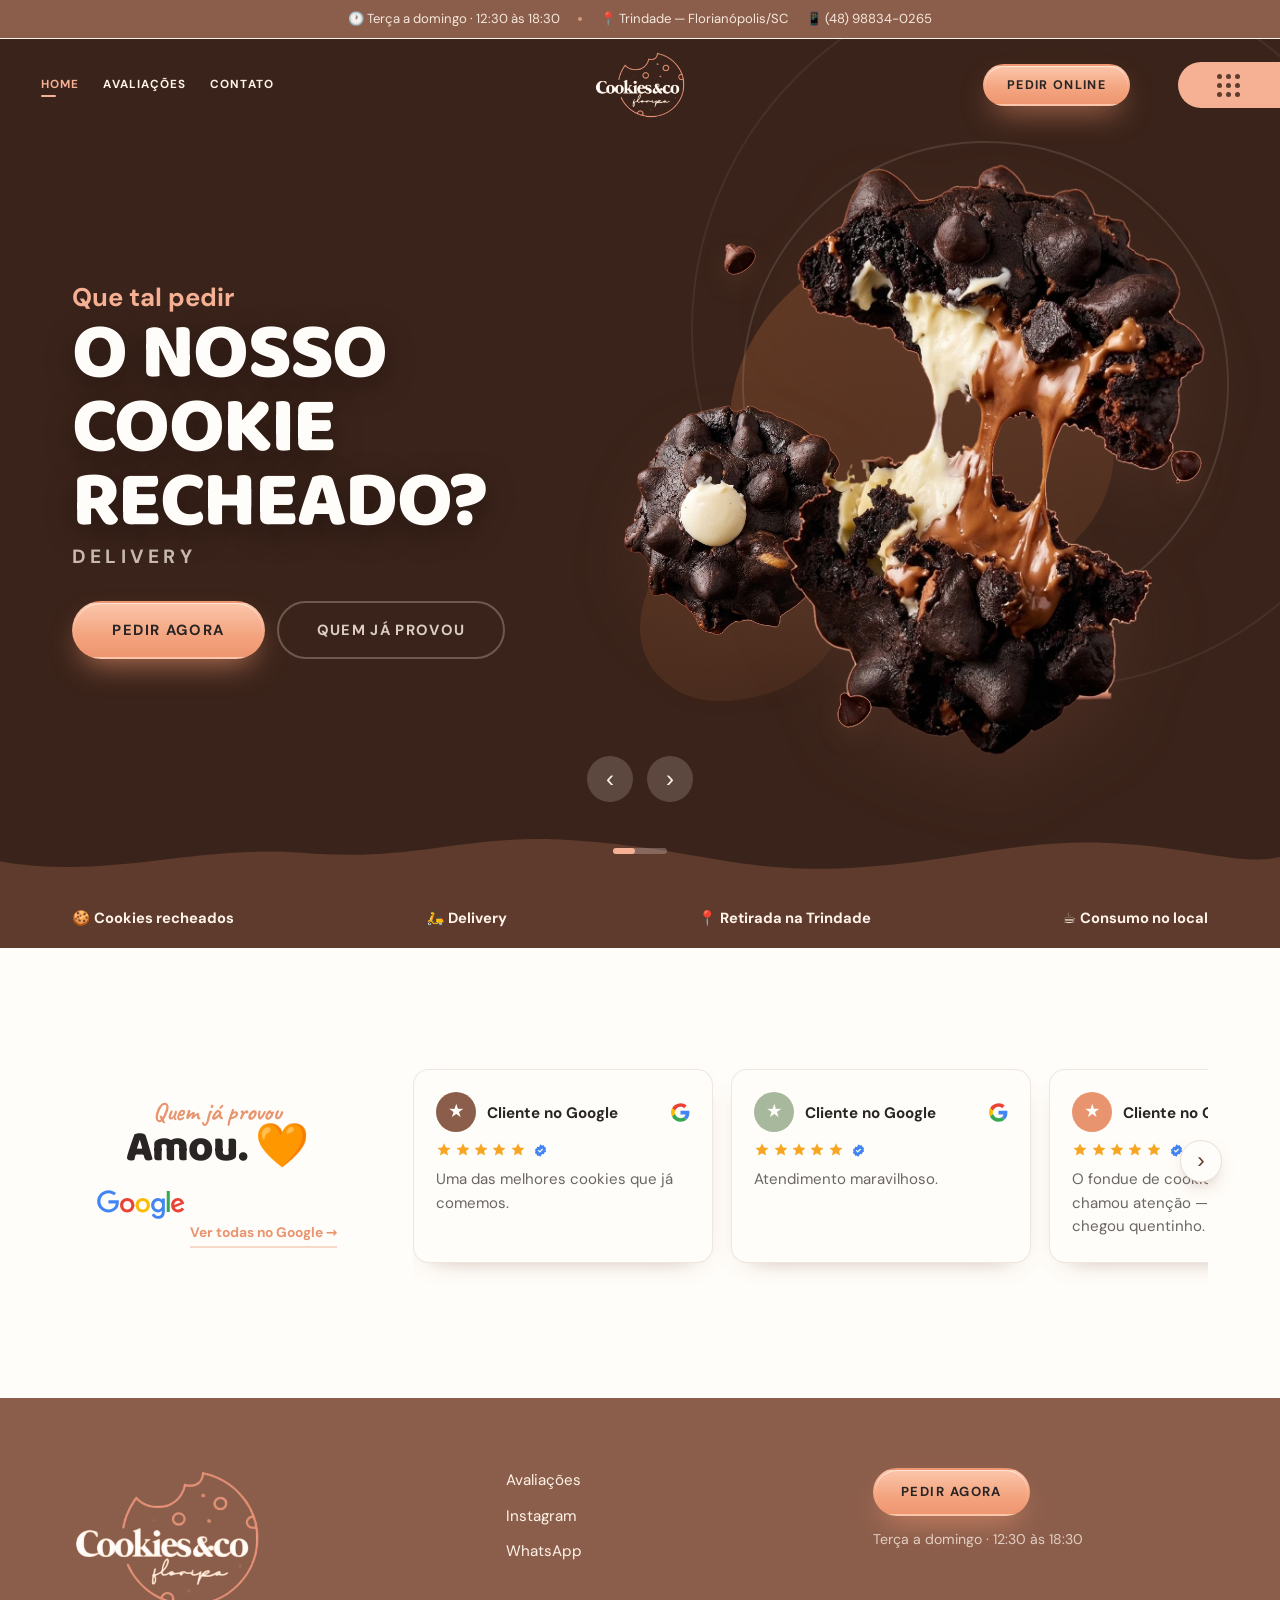
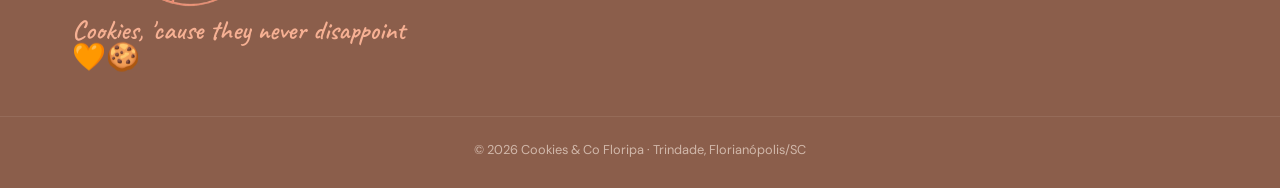
==== site/index.html @ 15909165 "Refaz a seção de avaliações e remove as demais por ora A pedido: a página fica com header, hero e av" ====
<!DOCTYPE html>
<html lang="pt-BR">
<head>
<meta charset="UTF-8">
<meta name="viewport" content="width=device-width, initial-scale=1">
<title>Cookies & Co Floripa — cookies recheados e quentinhos na Trindade</title>
<meta name="description" content="Cookies artesanais grandes, recheados e servidos quentinhos na Trindade, Florianópolis. Fondue de cookie, cookie com sorvete e cafés. Delivery, retirada e consumo no local.">
<link rel="canonical" href="https://cookiescofloripa.com.br/">
<meta property="og:type" content="website">
<meta property="og:locale" content="pt_BR">
<meta property="og:title" content="Cookies & Co Floripa — cookies que nunca decepcionam">
<meta property="og:description" content="Cookies grandes, recheados e quentinhos na Trindade. Delivery, retirada e consumo no local.">
<meta property="og:site_name" content="Cookies & Co Floripa">

<link rel="preload" href="assets/fonts/baloo2-latin-4a324d.woff2" as="font" type="font/woff2" crossorigin>
<link rel="preload" href="assets/fonts/dmsans-latin-40fe3c.woff2" as="font" type="font/woff2" crossorigin>
<link rel="stylesheet" href="assets/fonts/fonts.css?v=3">
<link rel="stylesheet" href="assets/css/styles.css?v=3">
</head>
<body>

<!-- ============ TOPBAR ============ -->
<div class="topbar">
  <div class="wrap topbar__in">
    <span class="topbar__item">🕐 Terça a domingo · 12:30 às 18:30</span>
    <span class="topbar__dot" aria-hidden="true"></span>
    <span class="topbar__item">📍 Trindade — Florianópolis/SC</span>
    <a class="topbar__item topbar__link" href="#" data-link="whatsapp">📱 (48) 98834-0265</a>
  </div>
</div>

<!-- ============================================================
     HEADER — mesma arquitetura da referência: menu em caixa alta à
     esquerda, logo centralizada, CTA em pill à direita e a barra
     colorida sangrando na borda direita.
     ============================================================ -->
<header class="hd" id="hd">
  <div class="wrap hd__in">
    <nav class="hd__nav" aria-label="Navegação principal">
      <a href="#top" class="is-atual">Home</a>
      <a href="#avaliacoes">Avaliações</a>
      <a href="#contato">Contato</a>
    </nav>

    <a class="brand" href="#top" aria-label="Cookies &amp; Co Floripa — início">
      <img class="logo--claro" src="assets/img/logo-claro.webp?v=3" alt="Cookies &amp; Co Floripa" width="324" height="242">
      <img class="logo--marrom" src="assets/img/logo-marrom.webp?v=3" alt="" aria-hidden="true" width="324" height="242">
    </a>

    <div class="hd__acoes">
      <a href="#" class="btn btn--cta btn--sm" data-link="pedido">Pedir online</a>
    </div>

    <button class="hd__burger" aria-label="Abrir menu" aria-expanded="false" aria-controls="menu-mob">
      <span></span><span></span><span></span>
    </button>
  </div>

  <a class="hd__grade" href="https://instagram.com/cookiescofloripa" target="_blank" rel="noopener"
     aria-label="Instagram da Cookies &amp; Co Floripa" title="@cookiescofloripa">
    <span aria-hidden="true"><i></i><i></i><i></i><i></i><i></i><i></i><i></i><i></i><i></i></span>
  </a>

  <div class="menu-mob" id="menu-mob" hidden>
    <a href="#avaliacoes">Avaliações</a>
    <a href="#contato">Contato</a>
    <a href="#" class="btn btn--cta" data-link="pedido">Pedir agora</a>
  </div>
</header>

<main id="top">

<!-- ============================================================
     HERO — espelha o slider da referência (grillburger.com.br):
     fundo chapado full-bleed, blobs orgânicos atrás do produto,
     headline gigante em caixa alta à esquerda, produto explodido
     à direita, setas de navegação e borda recortada embaixo.
     O palco do produto (.stage) é o espaço reservado pro cookie
     interativo — ver site/README.md, seção "O cookie do hero".
     ============================================================ -->
<section class="hero" id="hero" aria-roledescription="carrossel" aria-label="Destaques">
  <div class="hero__bg" aria-hidden="true">
    <span class="hero__blob hero__blob--1"></span>
    <span class="hero__blob hero__blob--2"></span>
    <span class="hero__ring hero__ring--1"></span>
    <span class="hero__ring hero__ring--2"></span>
  </div>

  <div class="wrap hero__in">

    <!-- Cada slide carrega o próprio tema. data-bg pinta o fundo da seção,
         data-blob e data-blob2 as formas orgânicas atrás do produto. A cor sai
         do tom dominante da massa do cookie, escurecida — ver site/README.md. -->

    <!-- ---------- slide 1: chocolate ---------- -->
    <article class="hero__slide is-active" role="group" aria-label="1 de 2"
             data-bg="#3A231A" data-blob="#52301F" data-blob2="#6B3F27">
      <div class="hero__copy">
        <p class="hero__over">Que tal pedir</p>
        <h1>O nosso cookie<br>recheado?</h1>
        <p class="hero__tag">Delivery</p>
        <div class="hero__cta">
          <a href="#" class="btn btn--cta btn--lg btn--pulsa" data-link="pedido">Pedir agora</a>
          <a href="#avaliacoes" class="btn btn--outline-light btn--lg">Quem já provou</a>
        </div>
      </div>

      <!-- Cookie interativo. Cada camada é um recorte com fundo transparente que
           anda em ritmo próprio com o mouse e se abre no hover.
           Posição de cada uma: --l esquerda, --t topo, --w largura (% do palco). -->
      <div class="stage">
        <div class="stage__layer camada--inteiro" style="--l:-4%;--t:38%;--w:40%;--f:.45">
          <img src="assets/img/hero/cookie-inteiro.webp?v=3" alt="Cookie de chocolate recheado inteiro" width="857" height="888">
        </div>
        <div class="stage__layer camada--chip" style="--l:14%;--t:10%;--w:6%;--f:2.6">
          <img src="assets/img/hero/chip-2.webp?v=3" alt="" width="115" height="117">
        </div>
        <div class="stage__layer camada--partido" style="--l:24%;--t:-4%;--w:76%;--f:1.15">
          <img src="assets/img/hero/cookie-partido.webp?v=3" alt="Cookie de chocolate partido ao meio, com creme e doce de leite escorrendo" width="925" height="1290" fetchpriority="high">
        </div>
        <div class="stage__layer camada--chip" style="--l:93%;--t:46%;--w:6%;--f:3.1">
          <img src="assets/img/hero/chip-3.webp?v=3" alt="" width="110" height="116">
        </div>
        <div class="stage__layer camada--chip" style="--l:34%;--t:88%;--w:6.5%;--f:2.2">
          <img src="assets/img/hero/chip-1.webp?v=3" alt="" width="116" height="121">
        </div>
      </div>
    </article>

    <!-- ---------- slide 2: Red Ninho ---------- -->
    <article class="hero__slide" role="group" aria-label="2 de 2" aria-hidden="true"
             data-bg="#4E1217" data-blob="#6D181E" data-blob2="#8C1D25">
      <div class="hero__copy">
        <p class="hero__over">Já provou o</p>
        <h1>Red Ninho<br>recheado?</h1>
        <p class="hero__tag">Delivery</p>
        <div class="hero__cta">
          <a href="#" class="btn btn--cta btn--lg btn--pulsa" data-link="pedido">Pedir agora</a>
          <a href="#avaliacoes" class="btn btn--outline-light btn--lg">Quem já provou</a>
        </div>
      </div>
      <div class="stage">
        <div class="stage__layer camada--inteiro" style="--l:-4%;--t:38%;--w:40%;--f:.45">
          <img src="assets/img/hero/ninho-inteiro.webp?v=3" alt="Cookie Red Ninho inteiro" loading="lazy" width="835" height="853">
        </div>
        <div class="stage__layer camada--chip" style="--l:14%;--t:10%;--w:6%;--f:2.6">
          <img src="assets/img/hero/ninho-chip-3.webp?v=3" alt="" loading="lazy" width="111" height="114">
        </div>
        <div class="stage__layer camada--partido" style="--l:24%;--t:-4%;--w:76%;--f:1.15">
          <img src="assets/img/hero/ninho-partido.webp?v=3" alt="Cookie Red Ninho partido ao meio, com o recheio de creme escorrendo" loading="lazy" width="899" height="1252">
        </div>
        <div class="stage__layer camada--chip" style="--l:93%;--t:46%;--w:6%;--f:3.1">
          <img src="assets/img/hero/ninho-chip-2.webp?v=3" alt="" loading="lazy" width="110" height="117">
        </div>
        <div class="stage__layer camada--chip" style="--l:34%;--t:88%;--w:6.5%;--f:2.2">
          <img src="assets/img/hero/ninho-chip-1.webp?v=3" alt="" loading="lazy" width="114" height="121">
        </div>
      </div>
    </article>

    <!-- Quando chegarem as fotos do fondue e do cookie com sorvete, é só duplicar
         um slide acima trocando texto e imagem — o slider já conta os slides sozinho. -->
  </div>

  <div class="hero__arrows">
    <button class="hero__arrow" data-slide="-1" aria-label="Destaque anterior">‹</button>
    <button class="hero__arrow" data-slide="1" aria-label="Próximo destaque">›</button>
  </div>

  <a class="hero__scroll" href="#avaliacoes" aria-label="Rolar para o conteúdo"><span></span></a>

  <svg class="hero__edge" viewBox="0 0 1440 60" preserveAspectRatio="none" aria-hidden="true">
    <path d="M0,60 L0,34 C120,52 220,18 340,26 C470,35 520,8 640,14 C780,21 830,46 960,40 C1090,34 1150,10 1270,18 C1350,23 1400,38 1440,30 L1440,60 Z"/>
  </svg>
</section>

<!-- ============ BARRA DE INFO ============ -->
<div class="infobar">
  <div class="wrap infobar__in">
    <span>🍪 <b>Cookies recheados</b></span>
    <span>🛵 <b>Delivery</b></span>
    <span>📍 <b>Retirada na Trindade</b></span>
    <span>☕ <b>Consumo no local</b></span>
  </div>
</div>

<!-- ============================================================
     AVALIAÇÕES — resumo à esquerda, carrossel de depoimentos à direita.
     Os dados vivem na lista AVALIACOES em assets/js/main.js.
     ============================================================ -->
<section class="sec avals" id="avaliacoes">
  <div class="wrap avals__in">

    <aside class="avals__resumo">
      <!-- Enquanto a nota do Google não estiver confirmada, o bloco vira título de
           seção. Assim que RESUMO for preenchido em main.js, ele troca sozinho. -->
      <div class="avals__titulo" data-titulo>
        <p class="over">Quem já provou</p>
        <h2>Amou. 🧡</h2>
      </div>
      <div class="avals__placar" data-placar hidden>
        <p class="avals__selo" data-selo>—</p>
        <div class="avals__nota">
          <strong data-nota>—</strong>
          <span class="estrelas estrelas--lg" data-estrelas aria-hidden="true"></span>
        </div>
        <p class="avals__total">Com base em <b data-total>—</b> avaliações</p>
      </div>
      <svg class="avals__google" viewBox="0 0 272 92" role="img" aria-label="Google">
        <path fill="#EA4335" d="M115.75 47.18c0 12.77-9.99 22.18-22.25 22.18s-22.25-9.41-22.25-22.18C71.25 34.32 81.24 25 93.5 25s22.25 9.32 22.25 22.18zm-9.74 0c0-7.98-5.79-13.44-12.51-13.44S80.99 39.2 80.99 47.18c0 7.9 5.79 13.44 12.51 13.44s12.51-5.55 12.51-13.44z"/>
        <path fill="#FBBC05" d="M163.75 47.18c0 12.77-9.99 22.18-22.25 22.18s-22.25-9.41-22.25-22.18c0-12.85 9.99-22.18 22.25-22.18s22.25 9.32 22.25 22.18zm-9.74 0c0-7.98-5.79-13.44-12.51-13.44s-12.51 5.46-12.51 13.44c0 7.9 5.79 13.44 12.51 13.44s12.51-5.55 12.51-13.44z"/>
        <path fill="#4285F4" d="M209.75 26.34v39.82c0 16.38-9.66 23.07-21.08 23.07-10.75 0-17.22-7.19-19.66-13.07l8.48-3.53c1.51 3.61 5.21 7.87 11.17 7.87 7.31 0 11.84-4.51 11.84-13v-3.19h-.34c-2.18 2.69-6.38 5.04-11.68 5.04-11.09 0-21.25-9.66-21.25-22.09 0-12.52 10.16-22.26 21.25-22.26 5.29 0 9.49 2.35 11.68 4.96h.34v-3.61h9.25zm-8.56 20.92c0-7.81-5.21-13.52-11.84-13.52-6.72 0-12.35 5.71-12.35 13.52 0 7.73 5.63 13.36 12.35 13.36 6.63 0 11.84-5.63 11.84-13.36z"/>
        <path fill="#34A853" d="M225 3v65h-9.5V3h9.5z"/>
        <path fill="#EA4335" d="M262.02 54.48l7.56 5.04c-2.44 3.61-8.32 9.83-18.48 9.83-12.6 0-22.01-9.74-22.01-22.18 0-13.19 9.49-22.18 20.92-22.18 11.51 0 17.14 9.16 18.98 14.11l1.01 2.52-29.65 12.28c2.27 4.45 5.8 6.72 10.75 6.72 4.96 0 8.4-2.44 10.92-6.14zm-23.27-7.98l19.82-8.23c-1.09-2.77-4.37-4.7-8.23-4.7-4.95 0-11.84 4.37-11.59 12.93z"/>
        <path fill="#4285F4" d="M35.29 41.41V32H67c.31 1.64.47 3.58.47 5.68 0 7.06-1.93 15.79-8.15 22.01-6.05 6.3-13.78 9.66-24.02 9.66C16.32 69.35.36 53.89.36 34.91.36 15.93 16.32.47 35.3.47c10.5 0 17.98 4.12 23.6 9.49l-6.64 6.64c-4.03-3.78-9.49-6.72-16.97-6.72-13.86 0-24.7 11.17-24.7 25.03 0 13.86 10.84 25.03 24.7 25.03 8.99 0 14.11-3.61 17.39-6.89 2.66-2.66 4.41-6.46 5.1-11.65l-22.49.01z"/>
      </svg>
      <a class="avals__link" href="#" data-link="google" target="_blank" rel="noopener">Ver todas no Google →</a>
    </aside>

    <div class="avals__carrossel">
      <div class="avals__trilho" id="avals-trilho" role="list"></div>
      <button class="avals__seta avals__seta--esq" data-avals="-1" aria-label="Avaliações anteriores">‹</button>
      <button class="avals__seta avals__seta--dir" data-avals="1" aria-label="Próximas avaliações">›</button>
    </div>
  </div>
</section>


</main>

<!-- ============ FOOTER ============ -->
<footer class="ft" id="contato">
  <div class="wrap ft__in">
    <div class="ft__brand">
      <img src="assets/img/logo-claro.webp?v=3" alt="Cookies &amp; Co Floripa" width="324" height="242" loading="lazy">
      <p class="hand">Cookies, 'cause they never disappoint <span class="nowrap">🧡🍪</span></p>
    </div>
    <nav class="ft__nav" aria-label="Rodapé">
      <a href="#avaliacoes">Avaliações</a>
      <a href="https://instagram.com/cookiescofloripa" target="_blank" rel="noopener">Instagram</a>
      <a href="#" data-link="whatsapp">WhatsApp</a>
    </nav>
    <div class="ft__cta">
      <a href="#" class="btn btn--cta" data-link="pedido">Pedir agora</a>
      <p>Terça a domingo · 12:30 às 18:30</p>
    </div>
  </div>
  <p class="ft__copy">© <span id="ano"></span> Cookies &amp; Co Floripa · Trindade, Florianópolis/SC</p>
</footer>

<!-- ============ BOTÃO FIXO MOBILE ============ -->
<a href="#" class="fab" data-link="pedido">Pedir agora</a>

<script src="assets/js/main.js?v=3"></script>
</body>
</html>
---- site/assets/fonts/fonts.css ----
/* Fontes auto-hospedadas (Google Fonts) — sem dependência externa */

@font-face {
  font-family: 'Baloo 2';
  font-style: normal;
  font-weight: 600;
  font-display: swap;
  src: url(./baloo2-latin-ext-0d1ee7.woff2) format('woff2');
  unicode-range: U+0100-02BA, U+02BD-02C5, U+02C7-02CC, U+02CE-02D7, U+02DD-02FF, U+0304, U+0308, U+0329, U+1D00-1DBF, U+1E00-1E9F, U+1EF2-1EFF, U+2020, U+20A0-20AB, U+20AD-20C0, U+2113, U+2C60-2C7F, U+A720-A7FF;
}

@font-face {
  font-family: 'Baloo 2';
  font-style: normal;
  font-weight: 600;
  font-display: swap;
  src: url(./baloo2-latin-4a324d.woff2) format('woff2');
  unicode-range: U+0000-00FF, U+0131, U+0152-0153, U+02BB-02BC, U+02C6, U+02DA, U+02DC, U+0304, U+0308, U+0329, U+2000-206F, U+20AC, U+2122, U+2191, U+2193, U+2212, U+2215, U+FEFF, U+FFFD;
}

@font-face {
  font-family: 'Baloo 2';
  font-style: normal;
  font-weight: 700;
  font-display: swap;
  src: url(./baloo2-latin-ext-0d1ee7.woff2) format('woff2');
  unicode-range: U+0100-02BA, U+02BD-02C5, U+02C7-02CC, U+02CE-02D7, U+02DD-02FF, U+0304, U+0308, U+0329, U+1D00-1DBF, U+1E00-1E9F, U+1EF2-1EFF, U+2020, U+20A0-20AB, U+20AD-20C0, U+2113, U+2C60-2C7F, U+A720-A7FF;
}

@font-face {
  font-family: 'Baloo 2';
  font-style: normal;
  font-weight: 700;
  font-display: swap;
  src: url(./baloo2-latin-4a324d.woff2) format('woff2');
  unicode-range: U+0000-00FF, U+0131, U+0152-0153, U+02BB-02BC, U+02C6, U+02DA, U+02DC, U+0304, U+0308, U+0329, U+2000-206F, U+20AC, U+2122, U+2191, U+2193, U+2212, U+2215, U+FEFF, U+FFFD;
}

@font-face {
  font-family: 'Baloo 2';
  font-style: normal;
  font-weight: 800;
  font-display: swap;
  src: url(./baloo2-latin-ext-0d1ee7.woff2) format('woff2');
  unicode-range: U+0100-02BA, U+02BD-02C5, U+02C7-02CC, U+02CE-02D7, U+02DD-02FF, U+0304, U+0308, U+0329, U+1D00-1DBF, U+1E00-1E9F, U+1EF2-1EFF, U+2020, U+20A0-20AB, U+20AD-20C0, U+2113, U+2C60-2C7F, U+A720-A7FF;
}

@font-face {
  font-family: 'Baloo 2';
  font-style: normal;
  font-weight: 800;
  font-display: swap;
  src: url(./baloo2-latin-4a324d.woff2) format('woff2');
  unicode-range: U+0000-00FF, U+0131, U+0152-0153, U+02BB-02BC, U+02C6, U+02DA, U+02DC, U+0304, U+0308, U+0329, U+2000-206F, U+20AC, U+2122, U+2191, U+2193, U+2212, U+2215, U+FEFF, U+FFFD;
}

@font-face {
  font-family: 'Caveat';
  font-style: normal;
  font-weight: 600;
  font-display: swap;
  src: url(./caveat-latin-ext-60fd7f.woff2) format('woff2');
  unicode-range: U+0100-02BA, U+02BD-02C5, U+02C7-02CC, U+02CE-02D7, U+02DD-02FF, U+0304, U+0308, U+0329, U+1D00-1DBF, U+1E00-1E9F, U+1EF2-1EFF, U+2020, U+20A0-20AB, U+20AD-20C0, U+2113, U+2C60-2C7F, U+A720-A7FF;
}

@font-face {
  font-family: 'Caveat';
  font-style: normal;
  font-weight: 600;
  font-display: swap;
  src: url(./caveat-latin-14ecf1.woff2) format('woff2');
  unicode-range: U+0000-00FF, U+0131, U+0152-0153, U+02BB-02BC, U+02C6, U+02DA, U+02DC, U+0304, U+0308, U+0329, U+2000-206F, U+20AC, U+2122, U+2191, U+2193, U+2212, U+2215, U+FEFF, U+FFFD;
}

@font-face {
  font-family: 'Caveat';
  font-style: normal;
  font-weight: 700;
  font-display: swap;
  src: url(./caveat-latin-ext-60fd7f.woff2) format('woff2');
  unicode-range: U+0100-02BA, U+02BD-02C5, U+02C7-02CC, U+02CE-02D7, U+02DD-02FF, U+0304, U+0308, U+0329, U+1D00-1DBF, U+1E00-1E9F, U+1EF2-1EFF, U+2020, U+20A0-20AB, U+20AD-20C0, U+2113, U+2C60-2C7F, U+A720-A7FF;
}

@font-face {
  font-family: 'Caveat';
  font-style: normal;
  font-weight: 700;
  font-display: swap;
  src: url(./caveat-latin-14ecf1.woff2) format('woff2');
  unicode-range: U+0000-00FF, U+0131, U+0152-0153, U+02BB-02BC, U+02C6, U+02DA, U+02DC, U+0304, U+0308, U+0329, U+2000-206F, U+20AC, U+2122, U+2191, U+2193, U+2212, U+2215, U+FEFF, U+FFFD;
}

@font-face {
  font-family: 'DM Sans';
  font-style: normal;
  font-weight: 400;
  font-display: swap;
  src: url(./dmsans-latin-ext-e5bab1.woff2) format('woff2');
  unicode-range: U+0100-02BA, U+02BD-02C5, U+02C7-02CC, U+02CE-02D7, U+02DD-02FF, U+0304, U+0308, U+0329, U+1D00-1DBF, U+1E00-1E9F, U+1EF2-1EFF, U+2020, U+20A0-20AB, U+20AD-20C0, U+2113, U+2C60-2C7F, U+A720-A7FF;
}

@font-face {
  font-family: 'DM Sans';
  font-style: normal;
  font-weight: 400;
  font-display: swap;
  src: url(./dmsans-latin-40fe3c.woff2) format('woff2');
  unicode-range: U+0000-00FF, U+0131, U+0152-0153, U+02BB-02BC, U+02C6, U+02DA, U+02DC, U+0304, U+0308, U+0329, U+2000-206F, U+20AC, U+2122, U+2191, U+2193, U+2212, U+2215, U+FEFF, U+FFFD;
}

@font-face {
  font-family: 'DM Sans';
  font-style: normal;
  font-weight: 500;
  font-display: swap;
  src: url(./dmsans-latin-ext-e5bab1.woff2) format('woff2');
  unicode-range: U+0100-02BA, U+02BD-02C5, U+02C7-02CC, U+02CE-02D7, U+02DD-02FF, U+0304, U+0308, U+0329, U+1D00-1DBF, U+1E00-1E9F, U+1EF2-1EFF, U+2020, U+20A0-20AB, U+20AD-20C0, U+2113, U+2C60-2C7F, U+A720-A7FF;
}

@font-face {
  font-family: 'DM Sans';
  font-style: normal;
  font-weight: 500;
  font-display: swap;
  src: url(./dmsans-latin-40fe3c.woff2) format('woff2');
  unicode-range: U+0000-00FF, U+0131, U+0152-0153, U+02BB-02BC, U+02C6, U+02DA, U+02DC, U+0304, U+0308, U+0329, U+2000-206F, U+20AC, U+2122, U+2191, U+2193, U+2212, U+2215, U+FEFF, U+FFFD;
}

@font-face {
  font-family: 'DM Sans';
  font-style: normal;
  font-weight: 700;
  font-display: swap;
  src: url(./dmsans-latin-ext-e5bab1.woff2) format('woff2');
  unicode-range: U+0100-02BA, U+02BD-02C5, U+02C7-02CC, U+02CE-02D7, U+02DD-02FF, U+0304, U+0308, U+0329, U+1D00-1DBF, U+1E00-1E9F, U+1EF2-1EFF, U+2020, U+20A0-20AB, U+20AD-20C0, U+2113, U+2C60-2C7F, U+A720-A7FF;
}

@font-face {
  font-family: 'DM Sans';
  font-style: normal;
  font-weight: 700;
  font-display: swap;
  src: url(./dmsans-latin-40fe3c.woff2) format('woff2');
  unicode-range: U+0000-00FF, U+0131, U+0152-0153, U+02BB-02BC, U+02C6, U+02DA, U+02DC, U+0304, U+0308, U+0329, U+2000-206F, U+20AC, U+2122, U+2191, U+2193, U+2212, U+2215, U+FEFF, U+FFFD;
}
---- site/assets/css/styles.css ----
/* ============================================================
   Cookies & Co Floripa
   Paleta e tipografia vêm de identidade/design-guide.md
   Estrutura de seções espelha a referência (grillburger.com.br)
   ============================================================ */

:root{
  --creme:#FFF3E9;
  --branco:#FFFDF9;
  --peach:#F6B093;
  --peach-esc:#E8946F;
  --marrom:#8B5E4B;
  --marrom-esc:#5E3B2C;
  --verde:#A8B89D;
  --tinta:#292525;
  --tinta-70:rgba(41,37,37,.7);
  --tinta-55:rgba(41,37,37,.55);

  --display:"Baloo 2",system-ui,sans-serif;
  --corpo:"DM Sans",system-ui,sans-serif;
  --mao:"Caveat",cursive;

  --r-card:26px;
  --r-sm:16px;
  --sombra:0 18px 40px -22px rgba(139,94,75,.45);
  --sombra-alta:0 30px 60px -28px rgba(139,94,75,.55);
  --wrap:1180px;
  --hd-h:94px;
}

*,*::before,*::after{box-sizing:border-box}
html{scroll-behavior:smooth;scroll-padding-top:calc(var(--hd-h) + 20px)}
body{
  margin:0;
  background:var(--creme);
  color:var(--tinta);
  font:400 17px/1.65 var(--corpo);
  -webkit-font-smoothing:antialiased;
  overflow-x:hidden;
}
img{max-width:100%;display:block}
a{color:inherit;text-decoration:none}
ul{margin:0;padding:0;list-style:none}
h1,h2,h3{font-family:var(--display);font-weight:800;line-height:1.02;letter-spacing:-.02em;margin:0}
h1{font-size:clamp(2.9rem,6.6vw,5rem)}
h2{font-size:clamp(2.1rem,4.4vw,3.4rem)}
h3{font-size:1.15rem;font-weight:700;letter-spacing:-.01em}
p{margin:0 0 1rem}

.wrap{width:100%;max-width:var(--wrap);margin-inline:auto;padding-inline:22px}
.center{text-align:center}
.row{display:flex;gap:12px;flex-wrap:wrap}
.sec{padding:clamp(70px,9vw,120px) 0;position:relative}
.sec__hd{text-align:center;max-width:720px;margin:0 auto clamp(38px,5vw,64px)}
.sec__hd p{margin-bottom:.35rem}
.sec h2{margin-bottom:1.1rem}
.sec__hd h2{margin-bottom:0}

/* --- tipos de apoio --- */
.over{
  font-family:var(--mao);font-size:1.6rem;font-weight:700;
  color:var(--peach-esc);margin:0 0 .2rem;line-height:1;
}
.over--light{color:var(--peach)}
.hand{font-family:var(--mao);font-size:1.7rem;color:var(--peach-esc);margin:0 0 .4rem;line-height:1}
.lead{font-size:1.13rem;color:var(--tinta-70);max-width:44ch}
.hl{position:relative;display:inline-block;color:var(--marrom)}
.hl::after{
  content:"";position:absolute;left:-.05em;right:-.05em;bottom:-.02em;height:.22em;
  background:var(--peach);border-radius:.3em;z-index:-1;transform:rotate(-.7deg);
}
.hl--light{color:var(--creme)}
.hl--light::after{background:rgba(246,176,147,.62)}

/* --- botões --- */
.btn{
  --bg:var(--peach);--fg:var(--tinta);
  display:inline-flex;align-items:center;gap:.5em;
  background:var(--bg);color:var(--fg);
  font:700 .82rem/1 var(--corpo);letter-spacing:.09em;text-transform:uppercase;
  padding:15px 26px;border-radius:999px;border:2px solid transparent;
  cursor:pointer;white-space:nowrap;
  transition:transform .22s cubic-bezier(.2,.8,.3,1),box-shadow .22s,background .22s;
  box-shadow:0 10px 22px -14px rgba(139,94,75,.9);
}
.btn:hover{transform:translateY(-3px);box-shadow:0 16px 28px -14px rgba(139,94,75,.85)}
.btn:active{transform:translateY(-1px)}
.btn--primary{--bg:var(--peach)}
.btn--primary:hover{--bg:var(--peach-esc)}
.btn--accent{--bg:var(--creme);--fg:var(--marrom-esc)}
.btn--ghost{--bg:transparent;--fg:var(--marrom);border-color:rgba(139,94,75,.24);box-shadow:none}
.btn--ghost:hover{--bg:rgba(139,94,75,.07);border-color:rgba(139,94,75,.45)}
.btn--outline-light{--bg:transparent;--fg:rgba(255,243,233,.82);border-color:rgba(255,243,233,.26);box-shadow:none}
.btn--outline-light:hover{--bg:rgba(255,243,233,.1);--fg:var(--creme);border-color:rgba(255,243,233,.5)}
.btn--dark{--bg:var(--marrom-esc);--fg:var(--creme)}
.btn--dark:hover{--bg:var(--marrom)}
.btn--outline-dark{--bg:transparent;--fg:var(--marrom-esc);border-color:rgba(94,59,44,.45);box-shadow:none}
.btn--outline-dark:hover{--bg:rgba(94,59,44,.1)}
.btn--lg{padding:20px 38px;font-size:.92rem}
.btn--sm{padding:13px 22px;font-size:.78rem}

/* --- CTA de pedido: é o botão que tem que puxar o olho --- */
.btn--cta{
  --fg:var(--tinta);
  position:relative;overflow:hidden;isolation:isolate;
  background:linear-gradient(180deg,#FCC6AB 0%,#F3A47F 60%,#EE9670 100%);
  letter-spacing:.11em;
  box-shadow:
    0 14px 30px -10px rgba(238,150,112,.7),
    0 0 0 0 rgba(246,176,147,.55),
    inset 0 1px 0 rgba(255,255,255,.55);
}
/* brilho que atravessa o botão no hover */
.btn--cta::before{
  content:"";position:absolute;inset:0;z-index:-1;
  background:linear-gradient(105deg,transparent 35%,rgba(255,255,255,.65) 50%,transparent 65%);
  translate:-120% 0;transition:translate .65s cubic-bezier(.2,.8,.3,1);
}
.btn--cta:hover{
  background:linear-gradient(180deg,#FFD5BC 0%,#F8B08D 60%,#F2A17B 100%);
  box-shadow:
    0 20px 40px -12px rgba(238,150,112,.85),
    0 0 0 6px rgba(246,176,147,.22),
    inset 0 1px 0 rgba(255,255,255,.6);
}
.btn--cta:hover::before{translate:120% 0}

/* respiro lento só no CTA do hero, que é o ponto de conversão principal */
.btn--pulsa{animation:respira 3.4s ease-in-out infinite}
@keyframes respira{
  0%,100%{box-shadow:
    0 14px 30px -10px rgba(238,150,112,.7),
    0 0 0 0 rgba(246,176,147,.5),
    inset 0 1px 0 rgba(255,255,255,.55)}
  55%{box-shadow:
    0 16px 34px -10px rgba(238,150,112,.8),
    0 0 0 12px rgba(246,176,147,0),
    inset 0 1px 0 rgba(255,255,255,.55)}
}
.btn--pulsa:hover{animation:none}

/* ============ TOPBAR ============ */
.topbar{background:var(--marrom);color:var(--creme);font-size:.82rem}
.topbar__in{display:flex;align-items:center;justify-content:center;gap:18px;height:38px;flex-wrap:wrap}
.topbar__item{opacity:.92;white-space:nowrap}
.topbar__link:hover{color:var(--peach)}
.topbar__dot{width:4px;height:4px;border-radius:50%;background:var(--peach);opacity:.7}

/* ============================================================
   HEADER — menu em caixa alta à esquerda, logo no centro, CTA à
   direita e a barra sangrando na borda, como na referência.
   ============================================================ */
.hd{
  position:sticky;top:0;z-index:60;
  background:rgba(255,253,249,.86);backdrop-filter:blur(14px);
  border-bottom:1px solid rgba(139,94,75,.1);
  transition:box-shadow .3s,background .3s,border-color .3s;
}
/* no topo o header flutua sobre a cor do hero */
.hd:not(.is-stuck){background:transparent;backdrop-filter:none;border-color:transparent}
/* o hero é escuro e muda de cor por slide: enquanto o header flutua sobre ele,
   menu, logo e botões viram claros. Quando fixa no creme, tudo volta ao marrom. */
.hd:not(.is-stuck) .hd__nav a{color:var(--creme)}
.hd:not(.is-stuck) .hd__nav a.is-atual{color:var(--peach)}
.hd:not(.is-stuck) .hd__acoes .btn{--bg:var(--peach);--fg:var(--tinta)}
.hd:not(.is-stuck) .hd__burger span{background:var(--creme)}
.hd:not(.is-stuck) .hd__grade{background:var(--peach)}
.hd:not(.is-stuck) .hd__grade:hover{background:var(--branco)}
.hd:not(.is-stuck) .hd__grade i{background:var(--marrom-esc)}
.hd:not(.is-stuck) .brand .logo--claro{display:block}
.hd:not(.is-stuck) .brand .logo--marrom{display:none}
.hd.is-stuck{box-shadow:0 12px 30px -24px rgba(139,94,75,.9);background:rgba(255,253,249,.96)}

.hd__in{
  display:grid;align-items:center;min-height:var(--hd-h);
  /* minmax(0,1fr) impede que o menu, ao crescer, empurre a coluna do meio —
     sem isso a logo sai do centro em telas onde o menu fica largo */
  grid-template-columns:minmax(0,1fr) auto minmax(0,1fr);
  gap:clamp(14px,3vw,44px);
  /* o header usa a largura da tela, não a caixa de 1180 do conteúdo:
     menu encostado na esquerda, logo no centro da janela */
  max-width:1600px;padding-inline:clamp(20px,3.2vw,52px);
}

.hd__nav{display:flex;align-items:center;justify-content:flex-start;gap:clamp(14px,1.9vw,30px)}
.hd__nav a{
  position:relative;padding:6px 0;color:var(--marrom-esc);
  font:700 .73rem/1 var(--corpo);letter-spacing:.09em;text-transform:uppercase;
  white-space:nowrap;transition:color .2s;
}
.hd__nav a::after{
  content:"";position:absolute;left:50%;right:50%;bottom:0;height:2px;
  background:currentColor;border-radius:2px;opacity:0;
  transition:left .28s cubic-bezier(.2,.8,.3,1),right .28s cubic-bezier(.2,.8,.3,1),opacity .2s;
}
.hd__nav a:hover::after{left:0;right:0;opacity:1}
.hd__nav a.is-atual::after{left:0;right:60%;opacity:1}

.brand{display:block;justify-self:center;line-height:0}
.brand .logo--claro{display:none}
.brand img{height:clamp(52px,5.6vw,68px);width:auto}

.hd__acoes{
  display:flex;align-items:center;justify-content:flex-end;gap:12px;
  padding-right:clamp(84px,8.5vw,116px);   /* espaço da barra que sangra na borda */
}

/* barra que sangra na borda direita */
.hd__grade{
  position:absolute;right:0;top:50%;translate:0 -50%;
  height:46px;width:clamp(76px,8vw,104px);
  display:grid;place-items:center;
  background:var(--marrom-esc);border-radius:999px 0 0 999px;
  transition:background .22s;
}
.hd__grade:hover{background:var(--marrom)}
.hd__grade span{display:grid;grid-template-columns:repeat(3,5px);gap:4px}
.hd__grade i{width:5px;height:5px;border-radius:50%;background:var(--creme)}

.hd__burger{display:none;background:none;border:0;padding:10px;cursor:pointer}
.hd__burger span{display:block;width:24px;height:2.5px;border-radius:2px;background:var(--marrom-esc);margin:5px 0;transition:transform .3s,opacity .2s}
.hd__burger[aria-expanded="true"] span:nth-child(1){transform:translateY(7.5px) rotate(45deg)}
.hd__burger[aria-expanded="true"] span:nth-child(2){opacity:0}
.hd__burger[aria-expanded="true"] span:nth-child(3){transform:translateY(-7.5px) rotate(-45deg)}

.menu-mob{display:none;flex-direction:column;gap:4px;padding:8px 22px 22px;background:var(--branco);border-top:1px solid rgba(139,94,75,.1)}
.menu-mob a:not(.btn){padding:13px 0;font-weight:500;border-bottom:1px solid rgba(139,94,75,.08)}
.menu-mob .btn{margin-top:14px;justify-content:center}

/* ============================================================
   HERO — composição espelhada da referência (Grill Burger):
   fundo chapado, produto explodido sobre blobs, headline caixa
   alta, setas de slider e borda recortada.
   ============================================================ */
.hero{
  position:relative;overflow:hidden;isolation:isolate;
  /* a cor sai do slide ativo (data-bg no HTML), aplicada pelo JS */
  --tema-bg:#3A231A;--tema-blob:#52301F;--tema-blob2:#6B3F27;
  background:var(--tema-bg);color:var(--creme);
  transition:background-color .7s ease;
  min-height:min(760px, 100svh);
  display:flex;align-items:center;
  margin-top:calc(var(--hd-h) * -1);
  padding:calc(var(--hd-h) + clamp(30px,4vw,60px)) 0 clamp(90px,10vw,140px);
}

/* --- formas orgânicas atrás do produto --- */
.hero__bg{position:absolute;inset:0;pointer-events:none;z-index:0;overflow:hidden}
.hero__blob{position:absolute;background:var(--tema-blob);opacity:.85;transition:background-color .7s ease}
.hero__blob--1{
  width:min(30vw,430px);aspect-ratio:1.05;right:13%;top:22%;
  border-radius:62% 38% 44% 56%/54% 62% 38% 46%;
  background:linear-gradient(150deg,var(--tema-blob2),var(--tema-blob));
  animation:morph 16s ease-in-out infinite;
}
.hero__blob--2{
  width:min(16vw,210px);aspect-ratio:1.2;right:34%;bottom:22%;
  border-radius:48% 52% 62% 38%/58% 44% 56% 42%;
  background:linear-gradient(160deg,var(--tema-blob2),var(--tema-blob));opacity:.55;
  animation:morph 20s ease-in-out infinite reverse;
}
@keyframes morph{
  0%,100%{border-radius:62% 38% 44% 56%/54% 62% 38% 46%;rotate:0deg}
  50%{border-radius:44% 56% 58% 42%/46% 48% 52% 54%;rotate:6deg}
}
.hero__ring{position:absolute;border:2px solid rgba(255,243,233,.16);border-radius:50%}
.hero__ring--1{width:min(38vw,540px);aspect-ratio:1;right:4%;top:12%;opacity:.7}
.hero__ring--2{width:min(56vw,780px);aspect-ratio:1;right:-10%;top:-8%;opacity:.4}

/* --- pilha de slides --- */
.hero__in{position:relative;z-index:2;display:grid;width:100%}
.hero__slide{
  grid-area:1/1;display:grid;grid-template-columns:1fr 1.08fr;
  gap:clamp(20px,4vw,50px);align-items:center;
  opacity:0;visibility:hidden;transform:translateY(14px);
  transition:opacity .55s ease,transform .55s cubic-bezier(.2,.8,.3,1),visibility .55s;
}
.hero__slide.is-active{opacity:1;visibility:visible;transform:none}

.hero__over{
  font:700 clamp(1.15rem,2vw,1.6rem)/1.1 var(--corpo);
  color:var(--peach);margin:0 0 .35rem;
}
.hero h1{
  font-size:clamp(2.6rem,6.2vw,5.1rem);line-height:.93;text-transform:uppercase;
  color:var(--branco);margin:0 0 .5rem;
  text-shadow:0 8px 30px rgba(0,0,0,.35);
}
.hero__tag{
  font:700 clamp(.95rem,1.5vw,1.25rem)/1 var(--corpo);letter-spacing:.22em;
  text-transform:uppercase;color:rgba(255,243,233,.72);margin:0;
}
.hero__cta{display:flex;gap:12px;flex-wrap:wrap;margin-top:clamp(22px,3vw,34px)}

/* --- palco do produto (cookie interativo) --- */
.stage{
  position:relative;width:100%;max-width:660px;aspect-ratio:.98/1;
  margin-inline:auto;justify-self:center;
}
.stage__layer{
  position:absolute;left:var(--l,0%);top:var(--t,0%);width:var(--w,60%);
  --px:0px;--py:0px;
  transform:
    translate3d(calc(var(--ox,0%) + var(--px) * var(--f,1)), calc(var(--oy,0%) + var(--py) * var(--f,1)), 0)
    rotate(var(--rot,0deg)) scale(var(--sc,1));
  transition:transform .7s cubic-bezier(.2,.8,.3,1);
  will-change:transform;
}
.stage__layer img{width:100%;height:auto;display:block}

.camada--inteiro{z-index:1}
.camada--inteiro img{filter:drop-shadow(0 30px 26px rgba(94,59,44,.3))}
.camada--partido{z-index:3}
.camada--partido img{filter:drop-shadow(0 34px 30px rgba(94,59,44,.34))}
.camada--solo{z-index:2}
.camada--solo img{filter:drop-shadow(0 34px 30px rgba(94,59,44,.32))}
.camada--chip{z-index:4}
.camada--chip img{filter:drop-shadow(0 10px 10px rgba(94,59,44,.35))}

/* flutuação lenta, cada camada no seu tempo */
.camada--inteiro,.camada--solo{animation:boia 7.5s ease-in-out infinite}
.camada--partido{animation:boia 6.2s ease-in-out infinite -1.4s}
.camada--chip:nth-of-type(2){animation:boia 5.4s ease-in-out infinite -.6s}
.camada--chip:nth-of-type(3){animation:boia 6.4s ease-in-out infinite -2.7s}
.camada--chip:nth-of-type(4){animation:boia 6.8s ease-in-out infinite -2.2s}
.camada--chip:nth-of-type(5){animation:boia 5.9s ease-in-out infinite -3.1s}
.camada--chip:nth-of-type(6){animation:boia 7.1s ease-in-out infinite -1.9s}
@keyframes boia{0%,100%{--oy:0%}50%{--oy:-2.2%}}
@property --oy{syntax:"<percentage>";inherits:false;initial-value:0%}
@property --ox{syntax:"<percentage>";inherits:false;initial-value:0%}

/* no hover a composição se abre: o inteiro recua, o partido cresce, os pedaços espalham */
.stage:hover .camada--inteiro{--ox:-5%;--rot:-3deg}
.stage:hover .camada--partido{--sc:1.035;--rot:.8deg}
.stage:hover .camada--solo{--sc:1.04}
.stage:hover .camada--chip{--sc:1.25;--rot:-14deg}
.stage:hover .camada--chip:nth-of-type(4){--ox:9%;--rot:16deg}
.stage:hover .camada--chip:nth-of-type(5){--ox:-9%;--rot:20deg}

/* fantasma enquanto a imagem não existe */
.stage__layer.is-missing img{visibility:hidden}
.stage__layer.is-missing::before{
  content:"";position:absolute;inset:14% 6%;
  border:2px dashed rgba(255,253,249,.8);border-radius:50%;
  background:rgba(255,253,249,.18);
}
.stage__layer.is-missing::after{
  content:attr(data-nome);position:absolute;left:0;right:0;top:50%;
  transform:translateY(-50%);text-align:center;
  font:700 .7rem/1 var(--corpo);letter-spacing:.14em;text-transform:uppercase;
  color:var(--branco);text-shadow:0 1px 6px rgba(94,59,44,.5);
}

/* --- setas do slider --- */
.hero__arrows{
  position:absolute;z-index:4;left:50%;transform:translateX(-50%);
  bottom:clamp(52px,7vw,86px);display:flex;gap:14px;
}
.hero__arrow{
  width:46px;height:46px;border-radius:50%;border:0;cursor:pointer;
  background:rgba(255,243,233,.18);color:var(--creme);
  font-size:1.5rem;line-height:1;display:grid;place-items:center;
  transition:background .22s,transform .22s;
}
.hero__arrow:hover{background:var(--peach);color:var(--marrom-esc);transform:scale(1.08)}

/* --- indicador de scroll --- */
.hero__scroll{
  position:absolute;z-index:4;left:50%;translate:-50% 0;bottom:clamp(24px,3vw,34px);
  width:54px;height:6px;border-radius:999px;background:rgba(255,243,233,.25);
}
.hero__scroll span{
  display:block;width:22px;height:100%;border-radius:999px;background:var(--peach);
  animation:corre 2.6s ease-in-out infinite;
}
@keyframes corre{0%,100%{translate:0 0}50%{translate:32px 0}}

/* --- borda recortada --- */
.hero__edge{position:absolute;left:0;right:0;bottom:-1px;width:100%;height:clamp(40px,5vw,74px);z-index:3}
.hero__edge path{fill:var(--marrom-esc)}

/* ============ INFOBAR ============ */
.infobar{background:var(--marrom-esc);color:var(--creme)}
.infobar__in{
  display:flex;align-items:center;justify-content:space-between;gap:14px;flex-wrap:wrap;
  padding:18px 22px;font-size:.92rem;
}
.infobar b{font-weight:700}

/* ============================================================
   AVALIAÇÕES — resumo à esquerda, carrossel de depoimentos à direita
   ============================================================ */
.avals{background:var(--branco)}
.avals__in{
  display:grid;grid-template-columns:minmax(230px,290px) minmax(0,1fr);
  gap:clamp(28px,4vw,60px);align-items:center;
}

/* --- resumo --- */
.avals__resumo{text-align:center}
.avals__titulo .over{margin-bottom:.1rem}
.avals__titulo h2{margin-bottom:1.2rem;font-size:clamp(2.2rem,3.4vw,2.9rem)}
.avals__selo{
  font-family:var(--display);font-weight:800;font-size:clamp(1.7rem,2.6vw,2.2rem);
  letter-spacing:-.01em;color:var(--marrom-esc);margin:0 0 .35rem;text-transform:uppercase;
}
.avals__nota{display:flex;flex-direction:column;align-items:center;gap:8px;margin-bottom:.5rem}
.avals__nota strong{
  font-family:var(--display);font-size:2.9rem;line-height:1;color:var(--marrom-esc);
}
.avals__total{font-size:.95rem;color:var(--tinta-55);margin:0 0 1rem}
.avals__total b{color:var(--tinta);font-weight:700}
.avals__google{width:88px;height:auto;margin:0 auto 1.1rem}
.avals__link{
  display:inline-block;font-weight:700;font-size:.86rem;color:var(--peach-esc);
  border-bottom:2px solid rgba(232,148,111,.35);padding-bottom:2px;transition:.2s;
}
.avals__link:hover{color:var(--marrom);border-color:var(--marrom)}

/* --- estrelas --- */
.estrelas{display:inline-flex;gap:2px;line-height:1}
.estrelas i{width:1em;height:1em;background:#E7E0D8;display:block;
  -webkit-mask:var(--estrela) center/contain no-repeat;mask:var(--estrela) center/contain no-repeat}
.estrelas i.cheia{background:#F6A623}
.estrelas i.meia{background:linear-gradient(90deg,#F6A623 50%,#E7E0D8 50%)}
.estrelas--lg{font-size:1.5rem}
:root{--estrela:url("data:image/svg+xml,%3Csvg xmlns='http://www.w3.org/2000/svg' viewBox='0 0 24 24'%3E%3Cpath d='M12 2l2.9 6.26 6.85.78-5.1 4.62 1.4 6.74L12 17l-6.05 3.4 1.4-6.74L2.25 9.04l6.85-.78z'/%3E%3C/svg%3E")}

/* --- carrossel --- */
.avals__carrossel{position:relative;min-width:0}
.avals__trilho{
  display:flex;gap:18px;overflow-x:auto;scroll-snap-type:x mandatory;
  padding:6px 4px 20px;scrollbar-width:none;scroll-behavior:smooth;
}
.avals__trilho::-webkit-scrollbar{display:none}
.aval{
  flex:0 0 clamp(250px,26vw,300px);scroll-snap-align:start;
  background:var(--branco);border:1px solid rgba(139,94,75,.14);border-radius:var(--r-sm);
  padding:22px 22px 24px;box-shadow:0 10px 26px -20px rgba(139,94,75,.8);
  display:flex;flex-direction:column;gap:10px;
  transition:transform .3s cubic-bezier(.2,.8,.3,1),box-shadow .3s;
}
.aval:hover{transform:translateY(-4px);box-shadow:0 18px 34px -22px rgba(139,94,75,.9)}
.aval__topo{display:flex;align-items:center;gap:11px}
.aval__avatar{
  width:40px;height:40px;flex:none;border-radius:50%;display:grid;place-items:center;
  font-family:var(--display);font-weight:700;font-size:1.15rem;color:var(--branco);
}
.aval__quem{min-width:0;flex:1}
.aval__nome{font-weight:700;font-size:.95rem;color:var(--tinta);
  white-space:nowrap;overflow:hidden;text-overflow:ellipsis}
.aval__quando{font-size:.8rem;color:var(--tinta-55)}
.aval__g{width:19px;height:19px;flex:none}
.aval__linha{display:flex;align-items:center;gap:7px}
.aval__linha .estrelas{font-size:1.02rem}
.aval__ok{width:15px;height:15px;color:#4285F4;flex:none}
.aval__txt{
  font-size:.94rem;line-height:1.55;color:var(--tinta-70);margin:0;
  display:-webkit-box;-webkit-line-clamp:4;-webkit-box-orient:vertical;overflow:hidden;
}
.aval.is-aberta .aval__txt{-webkit-line-clamp:unset}
.aval__mais{
  align-self:flex-start;background:none;border:0;padding:0;cursor:pointer;
  font:700 .82rem var(--corpo);color:var(--peach-esc);
}
.aval__mais:hover{color:var(--marrom)}

.avals__seta{
  position:absolute;top:calc(50% - 12px);translate:0 -50%;z-index:2;
  width:42px;height:42px;border-radius:50%;border:1px solid rgba(139,94,75,.18);
  background:var(--branco);color:var(--marrom-esc);cursor:pointer;
  font-size:1.4rem;line-height:1;display:grid;place-items:center;
  box-shadow:0 8px 20px -10px rgba(139,94,75,.7);transition:.22s;
}
.avals__seta:hover{background:var(--peach);border-color:transparent;transform:scale(1.07)}
.avals__seta[disabled]{opacity:0;pointer-events:none}
.avals__seta--esq{left:-14px}
.avals__seta--dir{right:-14px}

/* ============ FOOTER ============ */
.ft{background:var(--marrom);color:var(--creme);padding:clamp(46px,6vw,70px) 0 28px}
.ft__in{display:grid;grid-template-columns:1.2fr 1fr 1fr;gap:32px;align-items:start}
.ft__brand img{width:190px;height:auto;margin-bottom:.2rem}
.nowrap{white-space:nowrap}
.ft__brand .hand{color:var(--peach);margin-top:.4rem}
.ft__nav{display:grid;gap:10px;font-size:.95rem}
.ft__nav a:hover{color:var(--peach)}
.ft__cta{display:grid;justify-items:start;gap:12px}
.ft__cta p{font-size:.88rem;opacity:.75;margin:0}
.ft__copy{text-align:center;font-size:.8rem;opacity:.6;margin:38px 0 0;padding-top:22px;border-top:1px solid rgba(255,243,233,.14)}

/* ============ FAB MOBILE ============ */
.fab{
  display:none;position:fixed;left:16px;right:16px;bottom:16px;z-index:70;
  background:linear-gradient(180deg,#FCC6AB 0%,#F3A47F 60%,#EE9670 100%);
  color:var(--tinta);text-align:center;justify-content:center;
  font:700 .95rem/1 var(--corpo);letter-spacing:.11em;text-transform:uppercase;
  padding:19px;border-radius:999px;
  box-shadow:0 18px 36px -14px rgba(41,37,37,.7), inset 0 1px 0 rgba(255,255,255,.55);
}

/* ============ REVEAL ============ */
.reveal{opacity:0;transform:translateY(22px);animation:rise .8s cubic-bezier(.2,.8,.3,1) var(--d,0ms) forwards}
@keyframes rise{to{opacity:1;transform:none}}
.on-scroll{opacity:0;transform:translateY(26px);transition:opacity .7s cubic-bezier(.2,.8,.3,1),transform .7s cubic-bezier(.2,.8,.3,1)}
.on-scroll.is-in{opacity:1;transform:none}

/* ============ RESPONSIVO ============ */
@media (max-width:1024px){
  .hd__nav,.hd__grade{display:none}
  .hd__acoes{padding-right:0}
  /* colunas explícitas pra logo ficar no centro de verdade, e não no meio do que sobra */
  .hd__burger{display:block;grid-column:1;grid-row:1;justify-self:start}
  .brand{grid-column:2;grid-row:1}
  .hd__acoes{grid-column:3;grid-row:1}
  .hd.is-open .menu-mob{display:flex}
  .avals__in{grid-template-columns:1fr;gap:30px}
  .avals__resumo{
    display:grid;grid-template-columns:auto auto;justify-content:center;
    align-items:center;gap:6px 22px;text-align:left;
  }
  .avals__selo{grid-column:1/-1;text-align:center;margin-bottom:0}
  .avals__nota{flex-direction:row;gap:12px}
  .avals__total,.avals__google{margin-bottom:0}
  .avals__link{grid-column:1/-1;text-align:center;justify-self:center;margin-top:6px}
  .avals__seta--esq{left:-8px}
  .avals__seta--dir{right:-8px}
  .hero{min-height:0;padding-bottom:clamp(70px,10vw,100px);flex-direction:column;align-items:stretch}
  .hero__arrows{position:static;transform:none;justify-content:center;margin-top:26px}
  .hero__scroll{display:none}
  .hero__slide{grid-template-columns:1fr;gap:8px;text-align:center;justify-items:center}
  .hero__copy{order:2}
  .stage{order:1;max-width:min(78vw,420px)}
  .hero h1{font-size:clamp(2.4rem,8.5vw,3.6rem)}
  .hero__cta{justify-content:center}
  .hero__blob--1{right:auto;left:50%;translate:-50% 0;top:4%;width:min(76vw,460px)}
  .hero__blob--2{right:12%;bottom:auto;top:36%}
  .hero__ring--1,.hero__ring--2{right:auto;left:50%;translate:-50% 0}
  .ft__in{grid-template-columns:1fr 1fr}
}
@media (max-width:760px){
  :root{--hd-h:70px}
  .brand img{height:46px}
  .hd__acoes .btn{padding:11px 15px;font-size:.68rem;letter-spacing:.06em}
  body{font-size:16px}
  .btn{white-space:normal;text-align:center}
  .topbar__in{height:auto;padding:9px 0;gap:10px;font-size:.76rem}
  .hero__cta .btn{flex:1 1 100%;justify-content:center}
  .avals__resumo{grid-template-columns:1fr;text-align:center;gap:4px}
  .avals__nota{justify-content:center}
  .avals__seta{display:none}          /* no toque, arrasta */
  .aval{flex:0 0 82vw}
  .ft__in{grid-template-columns:1fr;gap:26px}
  .fab{display:flex}
  body{padding-bottom:86px}
}

@media (hover:none){
  .stage__layer[data-layer="1"]{--y:-24%}
  .stage__layer[data-layer="3"]{--y:18%}
}

@media (prefers-reduced-motion:reduce){
  *,*::before,*::after{animation-duration:.01ms!important;animation-iteration-count:1!important;transition-duration:.01ms!important}
  html{scroll-behavior:auto}
  .reveal,.on-scroll{opacity:1;transform:none}
}
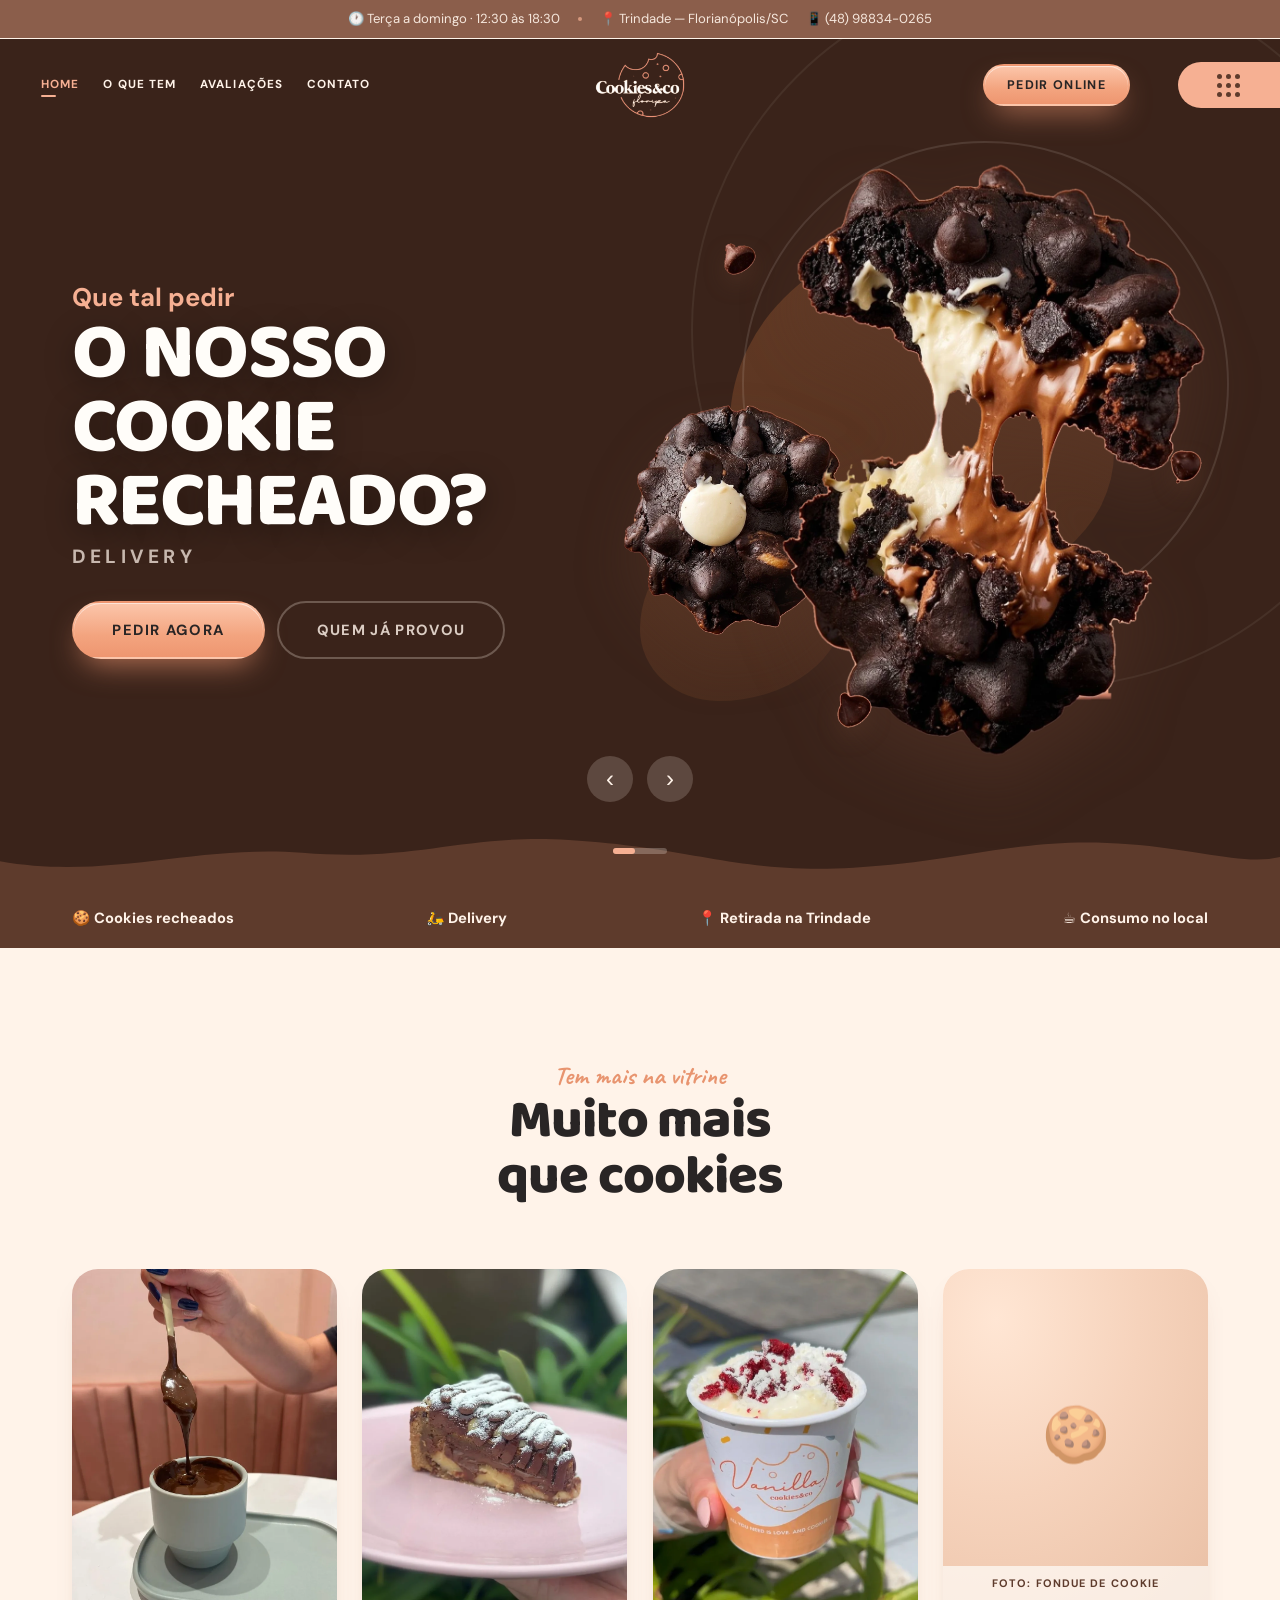
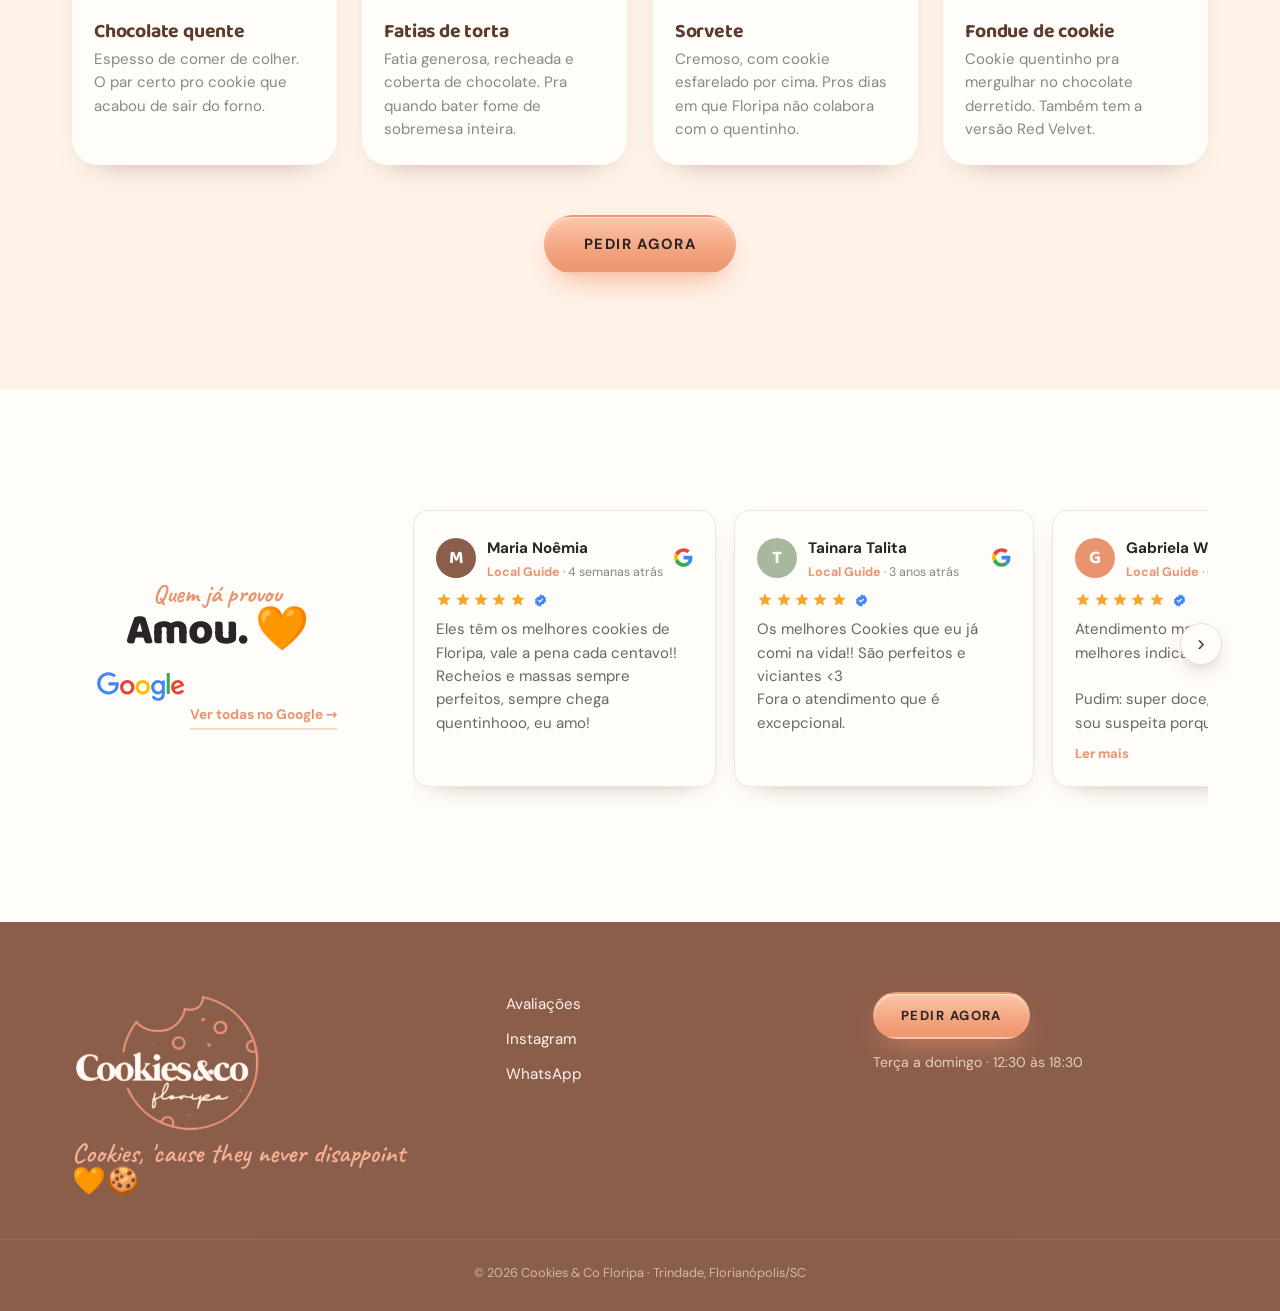
==== commit 67e94a37: "Cria a seção "Muito mais que cookies" e liga o link do Google Quatro cartões com foto em retrato, no" ====
--- a/site/index.html
+++ b/site/index.html
@@ -38,6 +38,7 @@
   <div class="wrap hd__in">
     <nav class="hd__nav" aria-label="Navegação principal">
       <a href="#top" class="is-atual">Home</a>
+      <a href="#mais">O que tem</a>
       <a href="#avaliacoes">Avaliações</a>
       <a href="#contato">Contato</a>
     </nav>
@@ -62,6 +63,7 @@
   </a>
 
   <div class="menu-mob" id="menu-mob" hidden>
+    <a href="#mais">O que tem</a>
     <a href="#avaliacoes">Avaliações</a>
     <a href="#contato">Contato</a>
     <a href="#" class="btn btn--cta" data-link="pedido">Pedir agora</a>
@@ -185,6 +187,58 @@
 </div>
 
 <!-- ============================================================
+     MUITO MAIS QUE COOKIES — o que a loja vende além do cookie.
+     Cartão com foto em retrato, nome e uma linha. Foto que falta vira
+     placeholder identificado, como no resto do site.
+     ============================================================ -->
+<section class="sec mais" id="mais">
+  <div class="wrap">
+    <header class="sec__hd">
+      <p class="over">Tem mais na vitrine</p>
+      <h2>Muito mais<br>que cookies</h2>
+    </header>
+
+    <div class="mais__grade">
+      <article class="prod">
+        <figure class="shot shot--prod" data-shot="chocolate quente">
+          <img src="assets/img/produtos/chocolate-quente.webp?v=3" alt="Chocolate quente cremoso numa xícara, com a colher levantando o chocolate" loading="lazy" width="900" height="1125">
+        </figure>
+        <h3>Chocolate quente</h3>
+        <p>Espesso de comer de colher. O par certo pro cookie que acabou de sair do forno.</p>
+      </article>
+
+      <article class="prod">
+        <figure class="shot shot--prod" data-shot="fatia de torta">
+          <img src="assets/img/produtos/torta.webp?v=3" alt="Fatia de torta com camadas de creme e cobertura de chocolate polvilhada" loading="lazy" width="900" height="1125">
+        </figure>
+        <h3>Fatias de torta</h3>
+        <p>Fatia generosa, recheada e coberta de chocolate. Pra quando bater fome de sobremesa inteira.</p>
+      </article>
+
+      <article class="prod">
+        <figure class="shot shot--prod" data-shot="sorvete">
+          <img src="assets/img/produtos/sorvete.webp?v=3" alt="Copo de sorvete com farofa de cookie e pedaços de red velvet por cima" loading="lazy" width="900" height="1125">
+        </figure>
+        <h3>Sorvete</h3>
+        <p>Cremoso, com cookie esfarelado por cima. Pros dias em que Floripa não colabora com o quentinho.</p>
+      </article>
+
+      <article class="prod">
+        <figure class="shot shot--prod" data-shot="fondue de cookie">
+          <img src="assets/img/produtos/fondue.webp?v=3" alt="Fondue de cookie" loading="lazy" width="900" height="1125">
+        </figure>
+        <h3>Fondue de cookie</h3>
+        <p>Cookie quentinho pra mergulhar no chocolate derretido. Também tem a versão Red Velvet.</p>
+      </article>
+    </div>
+
+    <div class="center mais__cta">
+      <a href="#" class="btn btn--cta btn--lg" data-link="pedido">Pedir agora</a>
+    </div>
+  </div>
+</section>
+
+<!-- ============================================================
      AVALIAÇÕES — resumo à esquerda, carrossel de depoimentos à direita.
      Os dados vivem na lista AVALIACOES em assets/js/main.js.
      ============================================================ -->
--- a/site/assets/css/styles.css
+++ b/site/assets/css/styles.css
@@ -387,6 +387,47 @@
 }
 .infobar b{font-weight:700}
 
+/* ============ FOTO: base e placeholder ============
+   Toda foto do site usa .shot. Quando o arquivo ainda não existe, o JS marca
+   .is-missing e o bloco vira um espaço identificado em vez de ícone quebrado. */
+.shot{
+  position:relative;margin:0;overflow:hidden;
+  background:radial-gradient(120% 120% at 20% 15%, #FFE6D4 0%, #F6D3BC 45%, #E9BFA4 100%);
+}
+.shot img{width:100%;height:100%;object-fit:cover;display:block}
+.shot.is-missing img{display:none}
+.shot.is-missing::before{
+  content:"🍪";position:absolute;inset:0;display:grid;place-items:center;
+  font-size:clamp(2.4rem,5vw,3.4rem);opacity:.5;
+}
+.shot.is-missing::after{
+  content:"foto: " attr(data-shot);
+  position:absolute;left:0;right:0;bottom:0;padding:10px 14px;
+  font:600 .68rem/1.3 var(--corpo);letter-spacing:.1em;text-transform:uppercase;
+  color:var(--marrom-esc);background:rgba(255,253,249,.72);text-align:center;
+}
+
+/* ============================================================
+   MUITO MAIS QUE COOKIES — cartões de produto
+   ============================================================ */
+.mais{background:var(--creme)}
+.mais__grade{display:grid;grid-template-columns:repeat(4,1fr);gap:clamp(16px,2vw,26px)}
+.prod{
+  background:var(--branco);border-radius:var(--r-card);overflow:hidden;
+  box-shadow:0 14px 32px -24px rgba(139,94,75,.85);
+  display:flex;flex-direction:column;
+  transition:transform .32s cubic-bezier(.2,.8,.3,1),box-shadow .32s;
+}
+.prod:hover{transform:translateY(-8px);box-shadow:0 26px 44px -26px rgba(139,94,75,.95)}
+.prod .shot--prod{aspect-ratio:4/5;border-radius:0;box-shadow:none;overflow:hidden}
+.prod .shot--prod img{transition:scale .5s cubic-bezier(.2,.8,.3,1)}
+.prod:hover .shot--prod img{scale:1.05}
+.prod h3{
+  font-size:1.22rem;color:var(--marrom-esc);margin:22px 22px 6px;
+}
+.prod p{font-size:.94rem;line-height:1.55;color:var(--tinta-55);margin:0 22px 24px}
+.mais__cta{margin-top:clamp(34px,4vw,50px)}
+
 /* ============================================================
    AVALIAÇÕES — resumo à esquerda, carrossel de depoimentos à direita
    ============================================================ */
@@ -449,14 +490,16 @@
 .aval__quem{min-width:0;flex:1}
 .aval__nome{font-weight:700;font-size:.95rem;color:var(--tinta);
   white-space:nowrap;overflow:hidden;text-overflow:ellipsis}
-.aval__quando{font-size:.8rem;color:var(--tinta-55)}
+.aval__quando{font-size:.78rem;color:var(--tinta-55);display:block;
+  white-space:nowrap;overflow:hidden;text-overflow:ellipsis}
+.aval__quando b{font-weight:700;color:var(--peach-esc)}
 .aval__g{width:19px;height:19px;flex:none}
 .aval__linha{display:flex;align-items:center;gap:7px}
 .aval__linha .estrelas{font-size:1.02rem}
 .aval__ok{width:15px;height:15px;color:#4285F4;flex:none}
 .aval__txt{
   font-size:.94rem;line-height:1.55;color:var(--tinta-70);margin:0;
-  display:-webkit-box;-webkit-line-clamp:4;-webkit-box-orient:vertical;overflow:hidden;
+  display:-webkit-box;-webkit-line-clamp:5;-webkit-box-orient:vertical;overflow:hidden;
 }
 .aval.is-aberta .aval__txt{-webkit-line-clamp:unset}
 .aval__mais{
@@ -514,6 +557,7 @@
   .brand{grid-column:2;grid-row:1}
   .hd__acoes{grid-column:3;grid-row:1}
   .hd.is-open .menu-mob{display:flex}
+  .mais__grade{grid-template-columns:repeat(2,1fr)}
   .avals__in{grid-template-columns:1fr;gap:30px}
   .avals__resumo{
     display:grid;grid-template-columns:auto auto;justify-content:center;
@@ -546,6 +590,7 @@
   .btn{white-space:normal;text-align:center}
   .topbar__in{height:auto;padding:9px 0;gap:10px;font-size:.76rem}
   .hero__cta .btn{flex:1 1 100%;justify-content:center}
+  .mais__grade{grid-template-columns:1fr;max-width:340px;margin-inline:auto}
   .avals__resumo{grid-template-columns:1fr;text-align:center;gap:4px}
   .avals__nota{justify-content:center}
   .avals__seta{display:none}          /* no toque, arrasta */
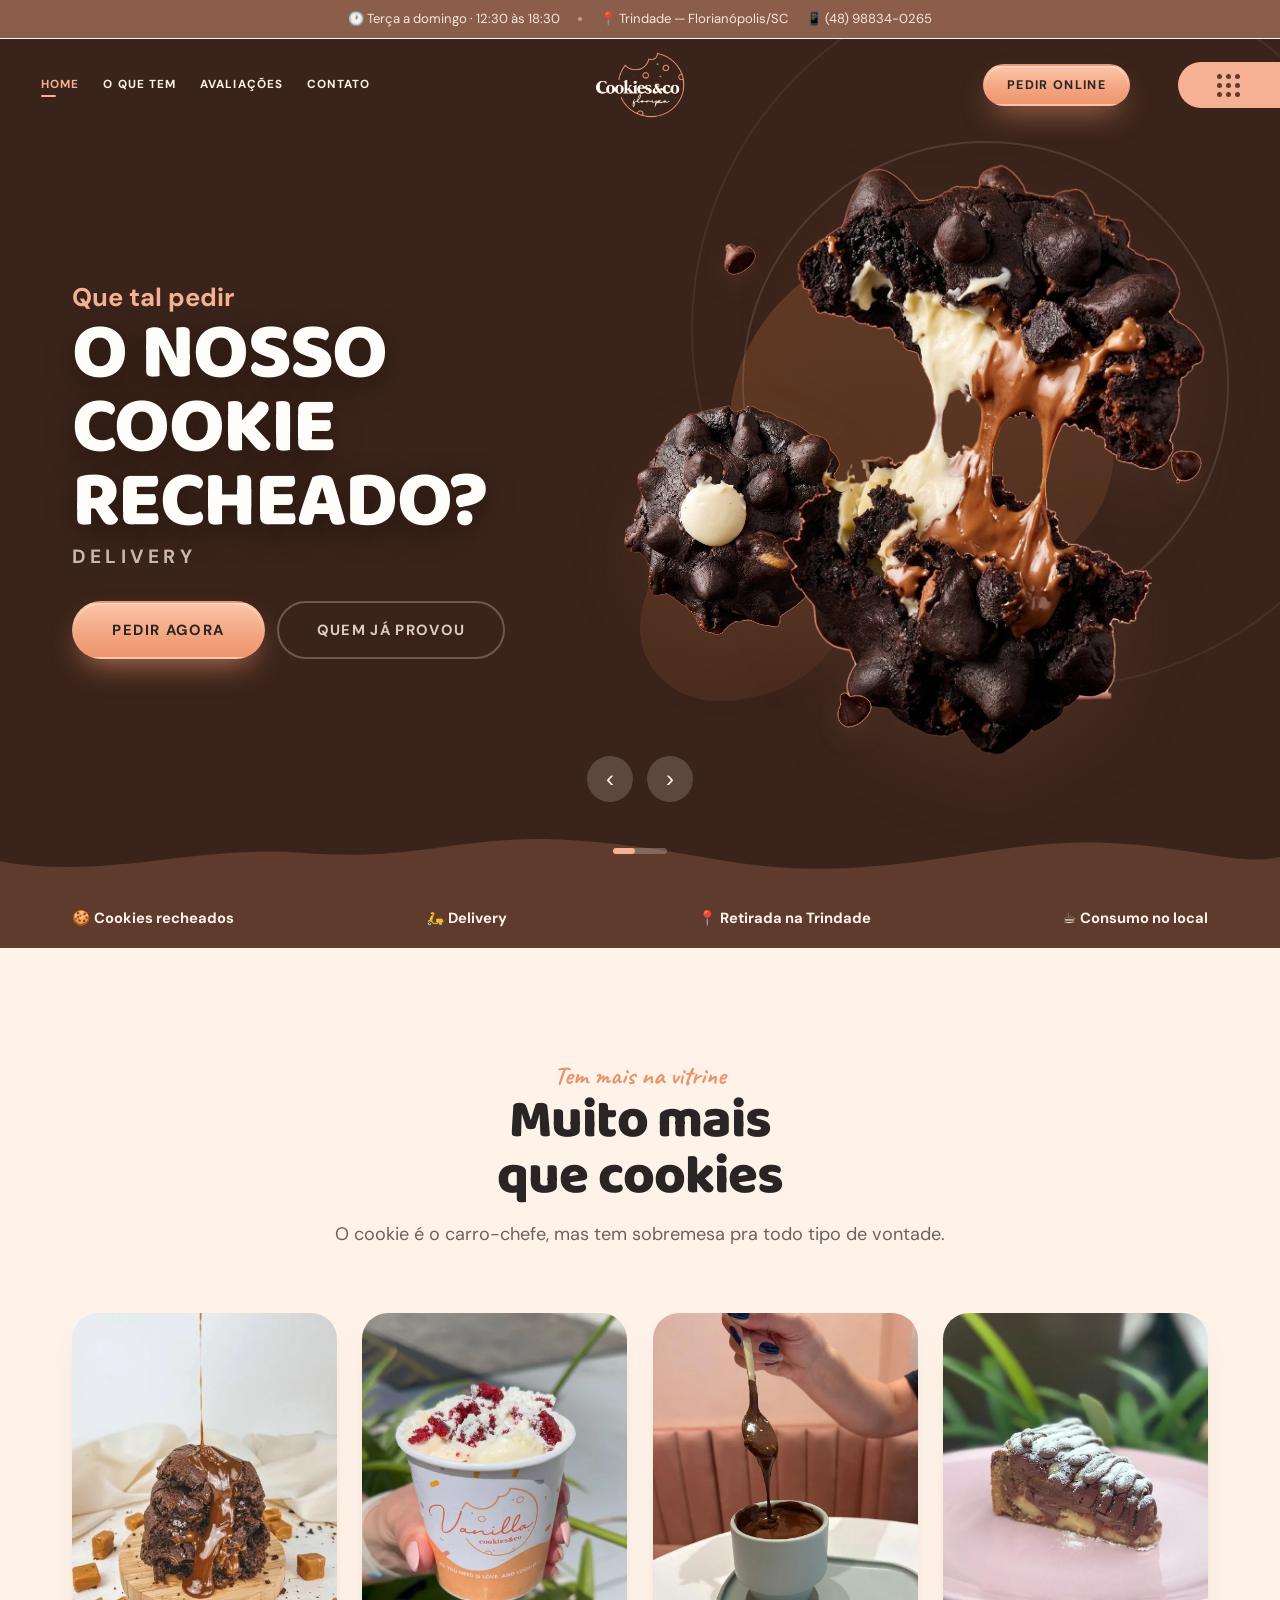
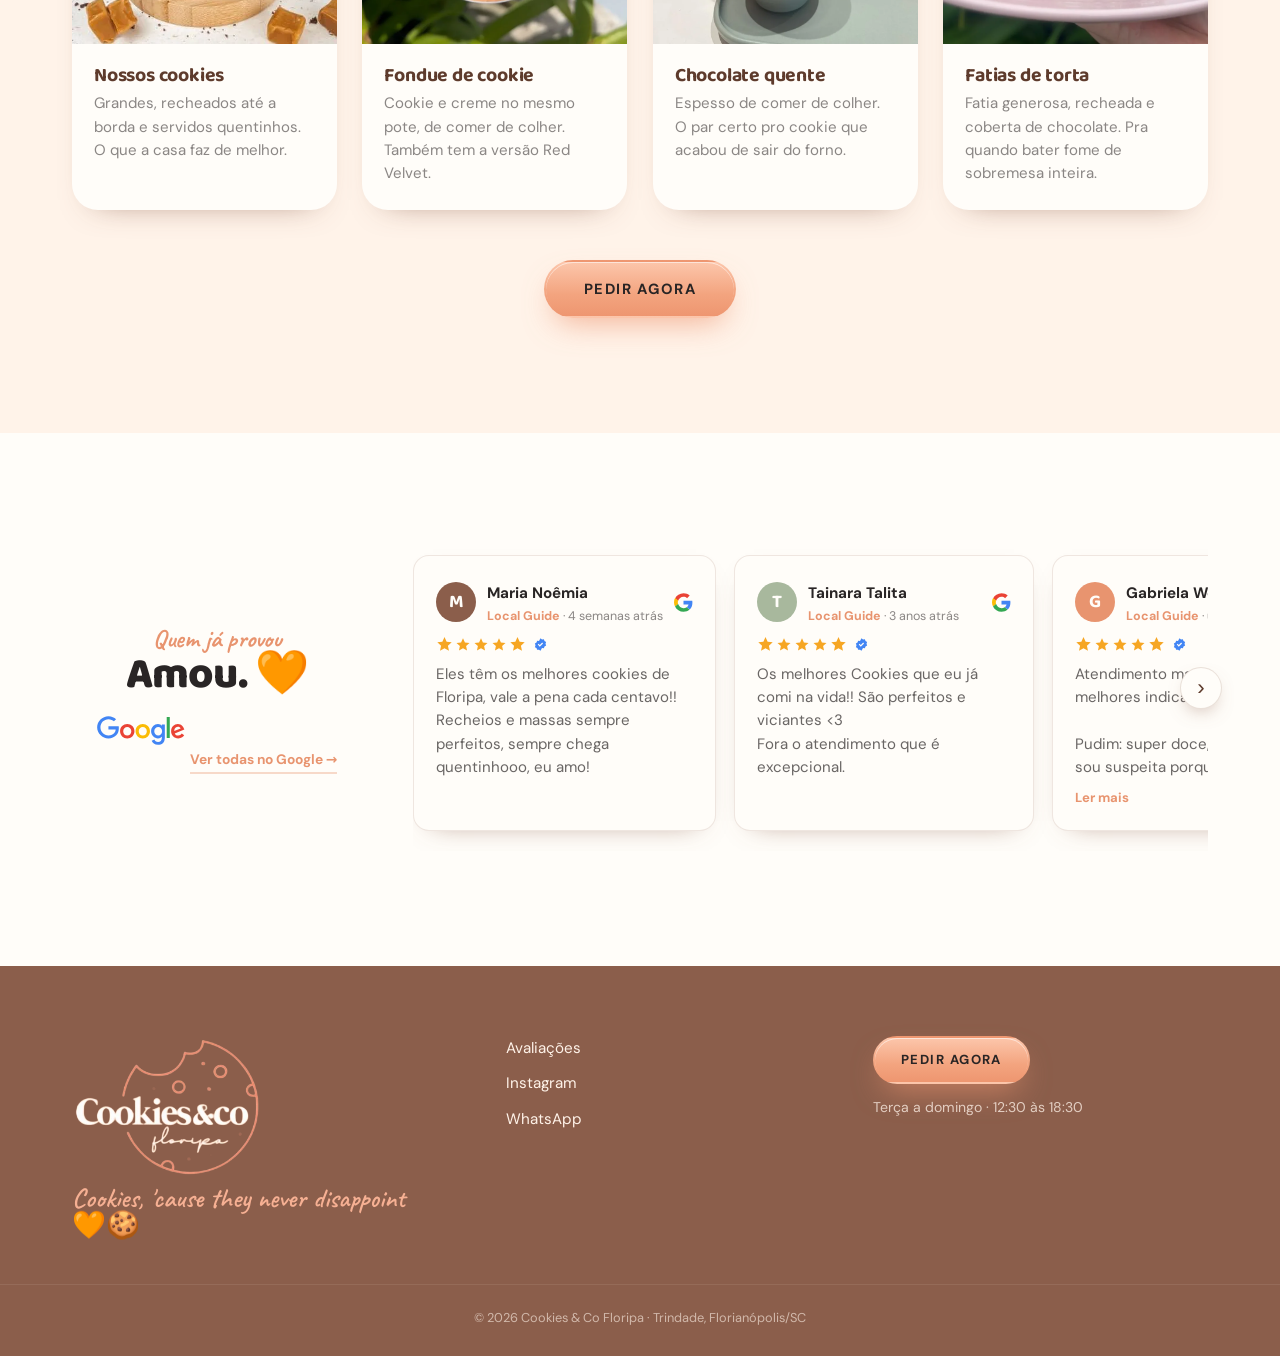
==== commit 7b6bce80: "Corrige os produtos da seção e completa os quatro cartões O copo da Vanilla é o fondue de cookie, nã" ====
--- a/site/index.html
+++ b/site/index.html
@@ -196,9 +196,26 @@
     <header class="sec__hd">
       <p class="over">Tem mais na vitrine</p>
       <h2>Muito mais<br>que cookies</h2>
+      <p class="lead lead--centro">O cookie é o carro-chefe, mas tem sobremesa pra todo tipo de vontade.</p>
     </header>
 
     <div class="mais__grade">
+      <article class="prod">
+        <figure class="shot shot--prod" data-shot="cookies">
+          <img src="assets/img/produtos/cookies.webp?v=3" alt="Pilha de cookies de chocolate com doce de leite escorrendo por cima" loading="lazy" width="409" height="511">
+        </figure>
+        <h3>Nossos cookies</h3>
+        <p>Grandes, recheados até a borda e servidos quentinhos. O que a casa faz de melhor.</p>
+      </article>
+
+      <article class="prod">
+        <figure class="shot shot--prod" data-shot="fondue de cookie">
+          <img src="assets/img/produtos/fondue.webp?v=3" alt="Fondue de cookie servido no copo, com farofa de cookie e pedaços de red velvet por cima" loading="lazy" width="900" height="1125">
+        </figure>
+        <h3>Fondue de cookie</h3>
+        <p>Cookie e creme no mesmo pote, de comer de colher. Também tem a versão Red Velvet.</p>
+      </article>
+
       <article class="prod">
         <figure class="shot shot--prod" data-shot="chocolate quente">
           <img src="assets/img/produtos/chocolate-quente.webp?v=3" alt="Chocolate quente cremoso numa xícara, com a colher levantando o chocolate" loading="lazy" width="900" height="1125">
@@ -213,22 +230,6 @@
         </figure>
         <h3>Fatias de torta</h3>
         <p>Fatia generosa, recheada e coberta de chocolate. Pra quando bater fome de sobremesa inteira.</p>
-      </article>
-
-      <article class="prod">
-        <figure class="shot shot--prod" data-shot="sorvete">
-          <img src="assets/img/produtos/sorvete.webp?v=3" alt="Copo de sorvete com farofa de cookie e pedaços de red velvet por cima" loading="lazy" width="900" height="1125">
-        </figure>
-        <h3>Sorvete</h3>
-        <p>Cremoso, com cookie esfarelado por cima. Pros dias em que Floripa não colabora com o quentinho.</p>
-      </article>
-
-      <article class="prod">
-        <figure class="shot shot--prod" data-shot="fondue de cookie">
-          <img src="assets/img/produtos/fondue.webp?v=3" alt="Fondue de cookie" loading="lazy" width="900" height="1125">
-        </figure>
-        <h3>Fondue de cookie</h3>
-        <p>Cookie quentinho pra mergulhar no chocolate derretido. Também tem a versão Red Velvet.</p>
       </article>
     </div>
 
--- a/site/assets/css/styles.css
+++ b/site/assets/css/styles.css
@@ -64,6 +64,7 @@
 .over--light{color:var(--peach)}
 .hand{font-family:var(--mao);font-size:1.7rem;color:var(--peach-esc);margin:0 0 .4rem;line-height:1}
 .lead{font-size:1.13rem;color:var(--tinta-70);max-width:44ch}
+.lead--centro{margin-inline:auto;max-width:52ch;margin-top:.9rem}
 .hl{position:relative;display:inline-block;color:var(--marrom)}
 .hl::after{
   content:"";position:absolute;left:-.05em;right:-.05em;bottom:-.02em;height:.22em;
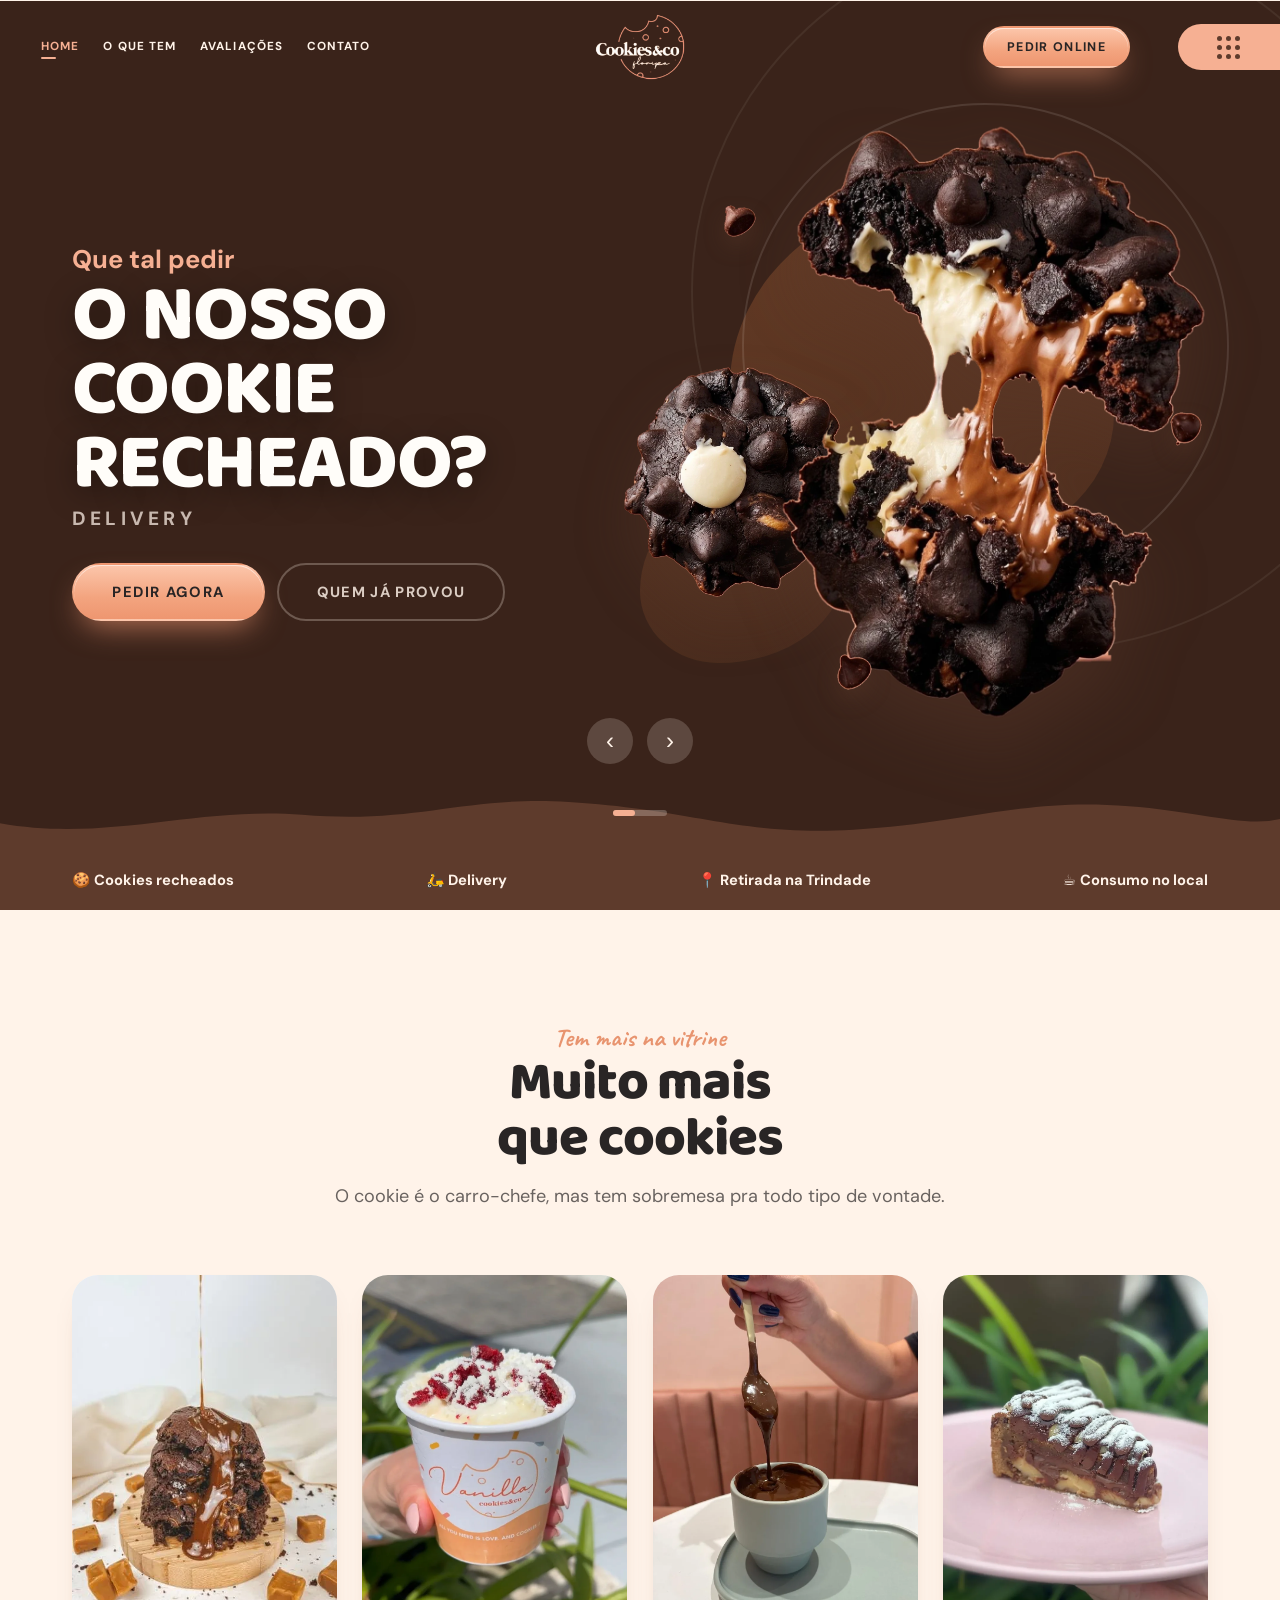
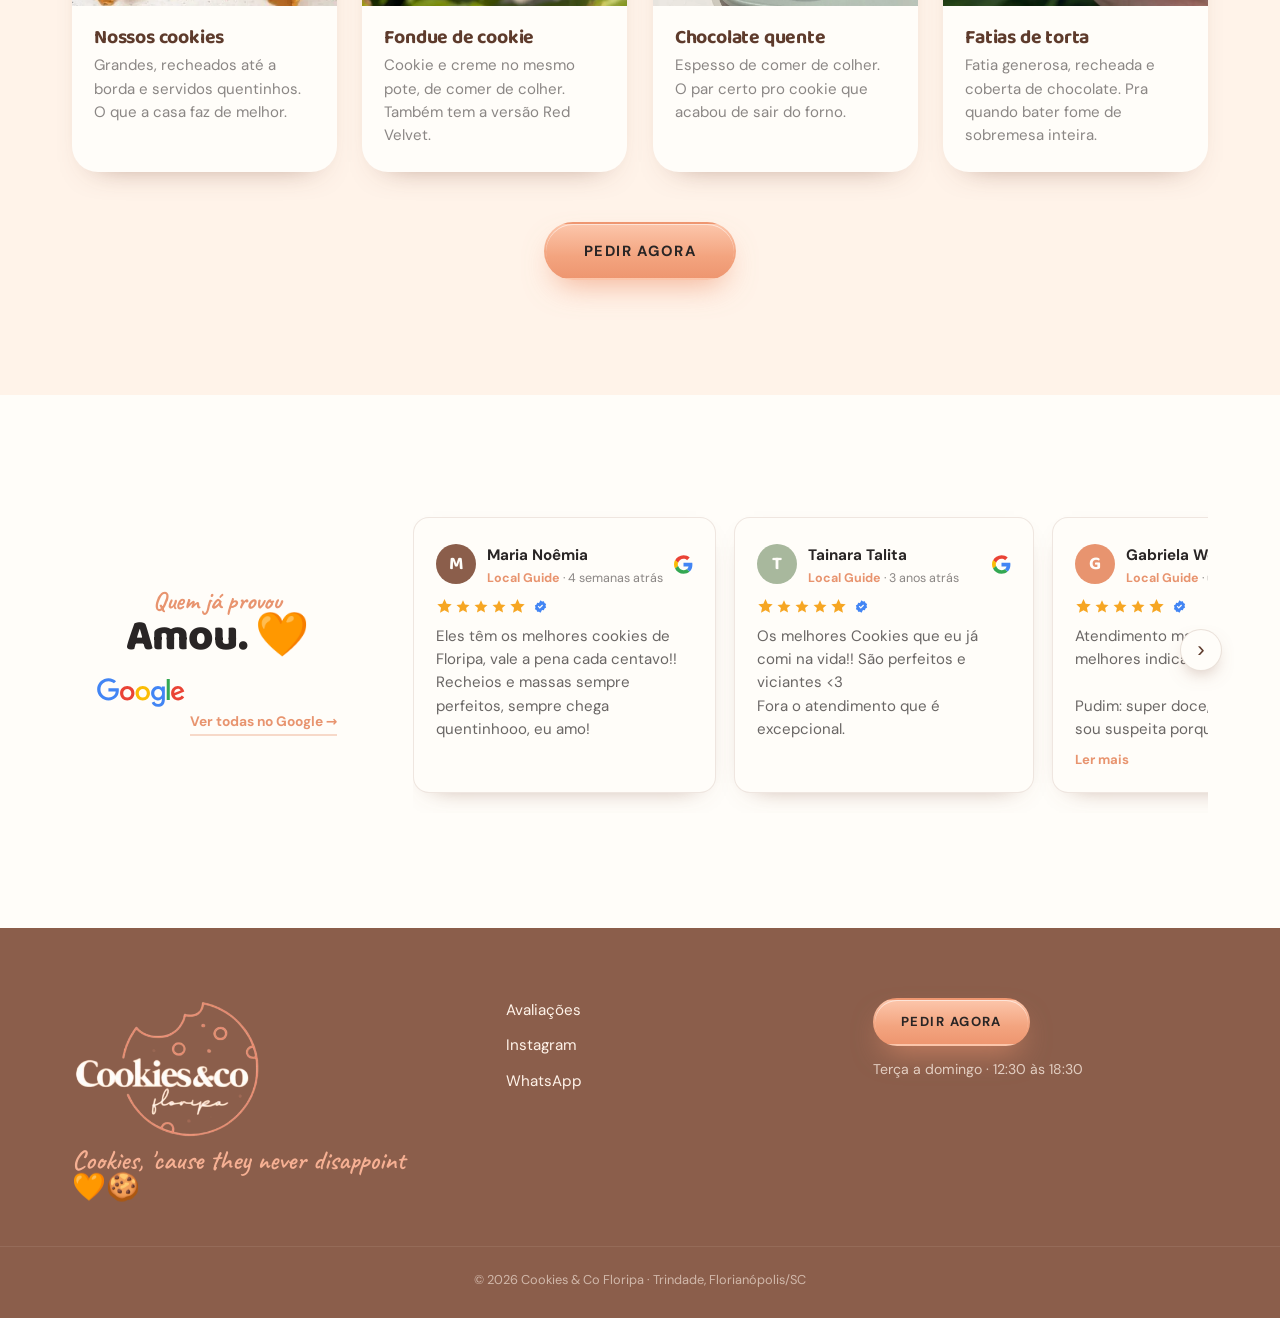
==== commit 787b3720: "Remove a barra superior e liga os botões ao cardápio online A faixa marrom com horário, bairro e tel" ====
--- a/site/index.html
+++ b/site/index.html
@@ -18,16 +18,6 @@
 <link rel="stylesheet" href="assets/css/styles.css?v=3">
 </head>
 <body>
-
-<!-- ============ TOPBAR ============ -->
-<div class="topbar">
-  <div class="wrap topbar__in">
-    <span class="topbar__item">🕐 Terça a domingo · 12:30 às 18:30</span>
-    <span class="topbar__dot" aria-hidden="true"></span>
-    <span class="topbar__item">📍 Trindade — Florianópolis/SC</span>
-    <a class="topbar__item topbar__link" href="#" data-link="whatsapp">📱 (48) 98834-0265</a>
-  </div>
-</div>
 
 <!-- ============================================================
      HEADER — mesma arquitetura da referência: menu em caixa alta à
--- a/site/assets/css/styles.css
+++ b/site/assets/css/styles.css
@@ -139,13 +139,6 @@
     inset 0 1px 0 rgba(255,255,255,.55)}
 }
 .btn--pulsa:hover{animation:none}
-
-/* ============ TOPBAR ============ */
-.topbar{background:var(--marrom);color:var(--creme);font-size:.82rem}
-.topbar__in{display:flex;align-items:center;justify-content:center;gap:18px;height:38px;flex-wrap:wrap}
-.topbar__item{opacity:.92;white-space:nowrap}
-.topbar__link:hover{color:var(--peach)}
-.topbar__dot{width:4px;height:4px;border-radius:50%;background:var(--peach);opacity:.7}
 
 /* ============================================================
    HEADER — menu em caixa alta à esquerda, logo no centro, CTA à
@@ -589,7 +582,6 @@
   .hd__acoes .btn{padding:11px 15px;font-size:.68rem;letter-spacing:.06em}
   body{font-size:16px}
   .btn{white-space:normal;text-align:center}
-  .topbar__in{height:auto;padding:9px 0;gap:10px;font-size:.76rem}
   .hero__cta .btn{flex:1 1 100%;justify-content:center}
   .mais__grade{grid-template-columns:1fr;max-width:340px;margin-inline:auto}
   .avals__resumo{grid-template-columns:1fr;text-align:center;gap:4px}
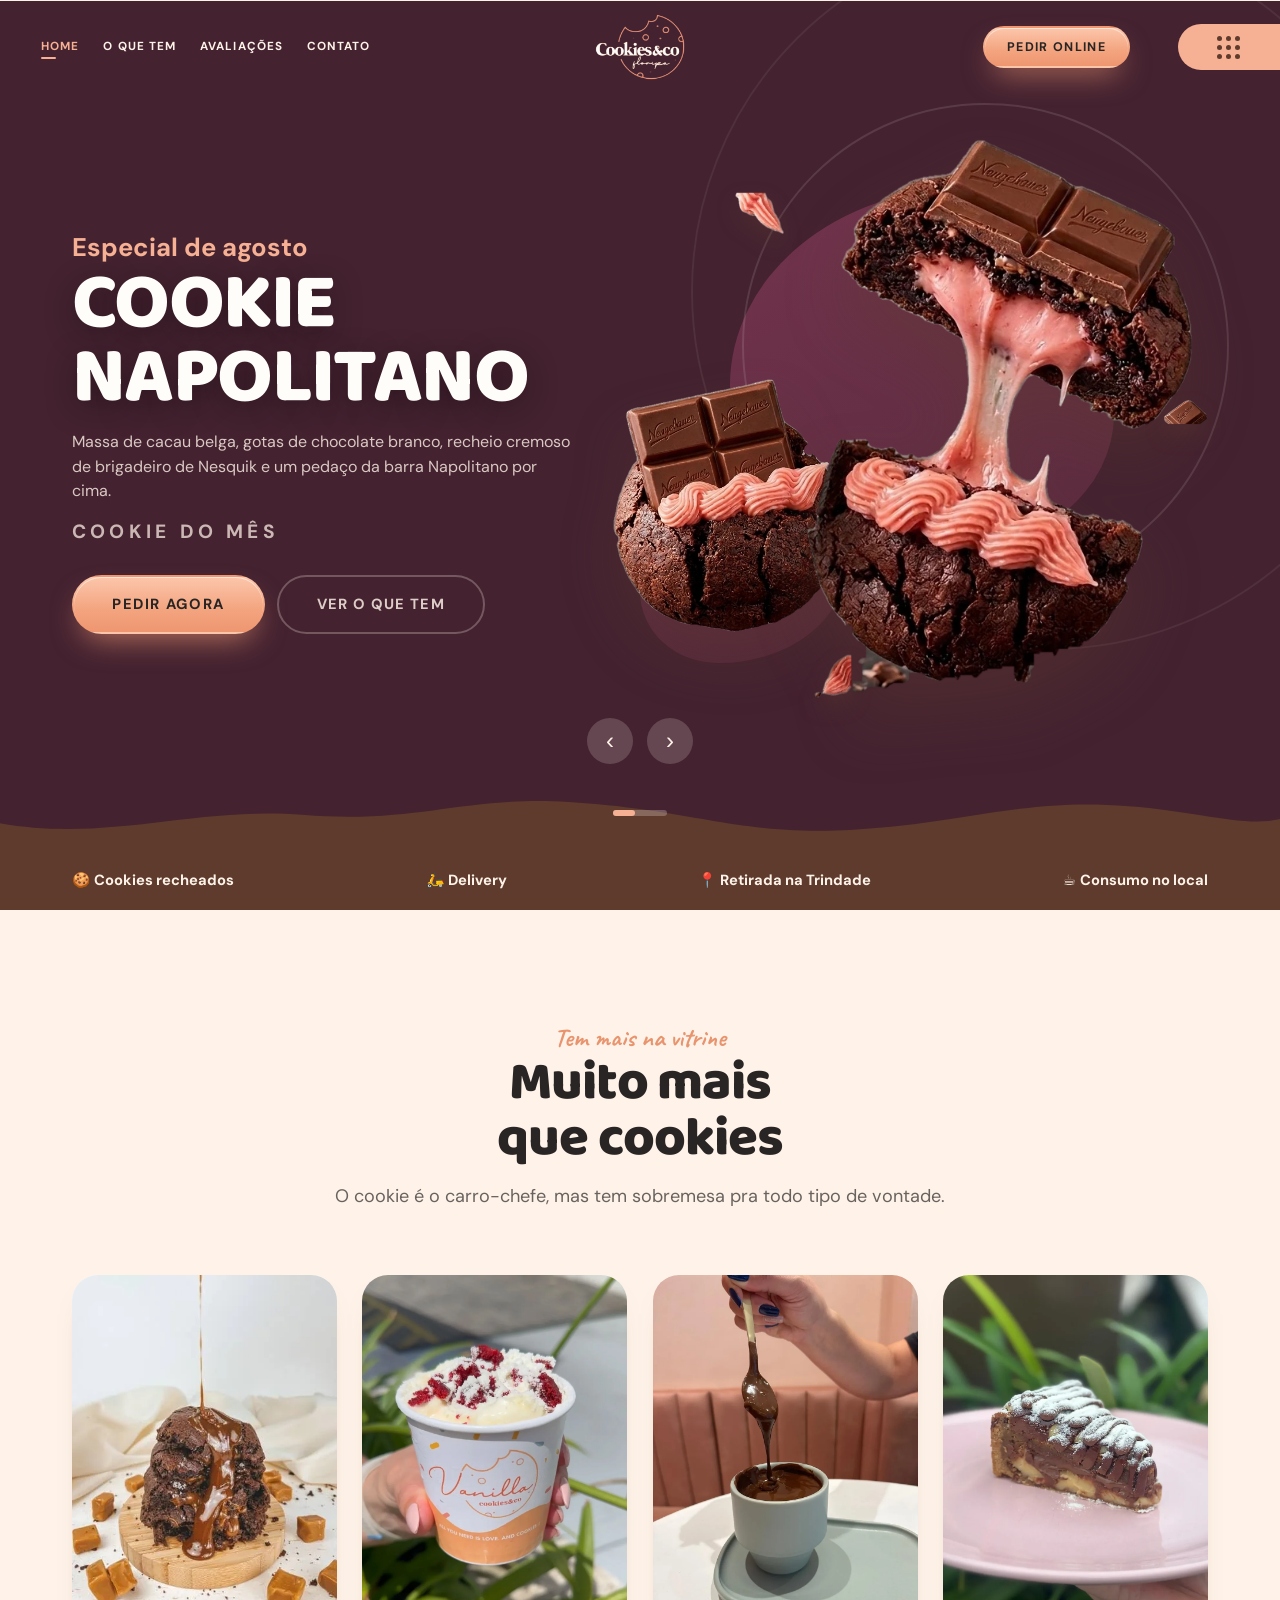
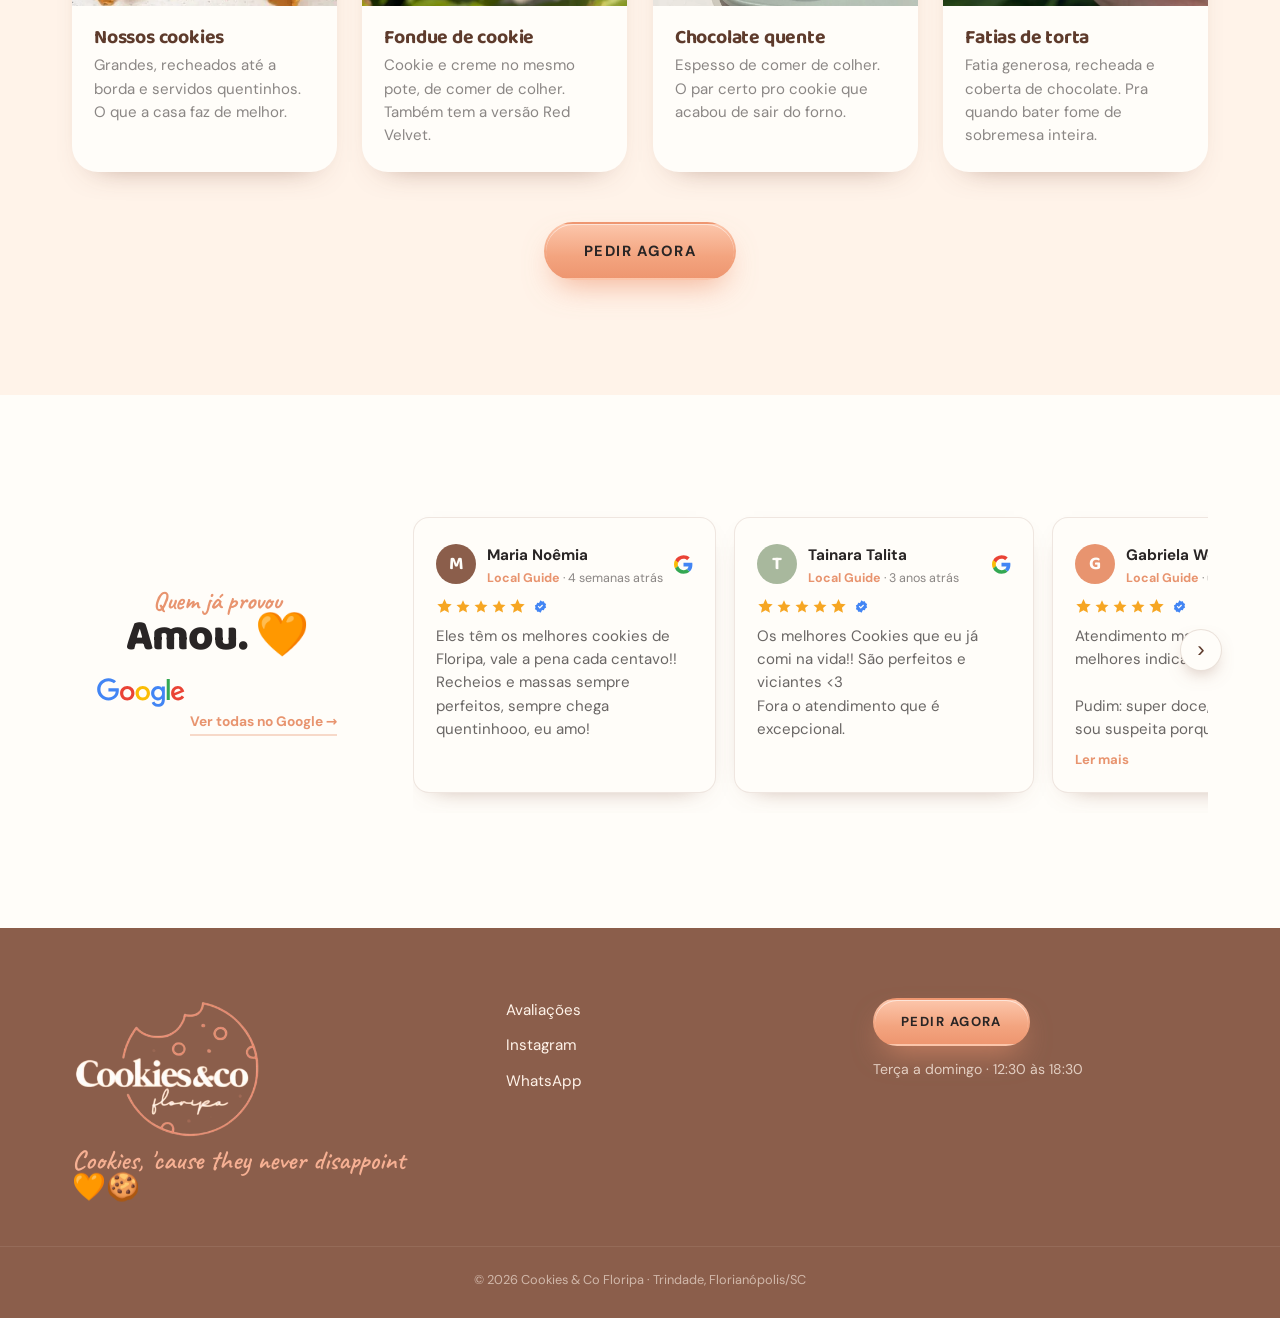
==== commit acc979ae: "Adiciona o cookie do mês ao hero: Napolitano de agosto Novo primeiro slide, que passa a ser trocado " ====
--- a/site/index.html
+++ b/site/index.html
@@ -84,8 +84,43 @@
          data-blob e data-blob2 as formas orgânicas atrás do produto. A cor sai
          do tom dominante da massa do cookie, escurecida — ver site/README.md. -->
 
+    <!-- ---------- slide 1: cookie do mês ----------
+         Este slide troca todo mês. O que muda: as três cores do tema, o texto e
+         as imagens do palco. Passo a passo em site/README.md, "Cookie do mês". -->
+    <article class="hero__slide is-active" role="group" aria-label="1 de 3"
+             data-bg="#442230" data-blob="#5E2C40" data-blob2="#7B3753">
+      <div class="hero__copy">
+        <p class="hero__over">Especial de agosto</p>
+        <h1>Cookie<br>Napolitano</h1>
+        <p class="hero__desc">Massa de cacau belga, gotas de chocolate branco, recheio cremoso de
+          brigadeiro de Nesquik e um pedaço da barra Napolitano por cima.</p>
+        <p class="hero__tag">Cookie do mês</p>
+        <div class="hero__cta">
+          <a href="#" class="btn btn--cta btn--lg btn--pulsa" data-link="pedido">Pedir agora</a>
+          <a href="#mais" class="btn btn--outline-light btn--lg">Ver o que tem</a>
+        </div>
+      </div>
+      <div class="stage">
+        <div class="stage__layer camada--inteiro" style="--l:-6%;--t:40%;--w:42%;--f:.45">
+          <img src="assets/img/hero/napo-inteiro.webp?v=3" alt="Cookie Napolitano inteiro, com creme rosa e barra de chocolate por cima" width="454" height="496" fetchpriority="high">
+        </div>
+        <div class="stage__layer camada--chip" style="--l:16%;--t:8%;--w:9%;--f:2.6">
+          <img src="assets/img/hero/napo-solto-2.webp?v=3" alt="" width="135" height="114">
+        </div>
+        <div class="stage__layer camada--partido" style="--l:28%;--t:-2%;--w:70%;--f:1.15">
+          <img src="assets/img/hero/napo-partido.webp?v=3" alt="Cookie Napolitano partido ao meio, com o recheio rosa esticando entre as metades" width="499" height="712" fetchpriority="high">
+        </div>
+        <div class="stage__layer camada--chip" style="--l:92%;--t:44%;--w:8%;--f:3.1">
+          <img src="assets/img/hero/napo-solto-1.webp?v=3" alt="" width="170" height="99">
+        </div>
+        <div class="stage__layer camada--chip" style="--l:30%;--t:88%;--w:7%;--f:2.2">
+          <img src="assets/img/hero/napo-solto-3.webp?v=3" alt="" width="98" height="113">
+        </div>
+      </div>
+    </article>
+
     <!-- ---------- slide 1: chocolate ---------- -->
-    <article class="hero__slide is-active" role="group" aria-label="1 de 2"
+    <article class="hero__slide" role="group" aria-label="2 de 3" aria-hidden="true"
              data-bg="#3A231A" data-blob="#52301F" data-blob2="#6B3F27">
       <div class="hero__copy">
         <p class="hero__over">Que tal pedir</p>
@@ -120,7 +155,7 @@
     </article>
 
     <!-- ---------- slide 2: Red Ninho ---------- -->
-    <article class="hero__slide" role="group" aria-label="2 de 2" aria-hidden="true"
+    <article class="hero__slide" role="group" aria-label="3 de 3" aria-hidden="true"
              data-bg="#4E1217" data-blob="#6D181E" data-blob2="#8C1D25">
       <div class="hero__copy">
         <p class="hero__over">Já provou o</p>
--- a/site/assets/css/styles.css
+++ b/site/assets/css/styles.css
@@ -280,6 +280,10 @@
   color:var(--branco);margin:0 0 .5rem;
   text-shadow:0 8px 30px rgba(0,0,0,.35);
 }
+.hero__desc{
+  font-size:clamp(.98rem,1.25vw,1.1rem);line-height:1.55;
+  color:rgba(255,243,233,.8);max-width:46ch;margin:.9rem 0 1.1rem;
+}
 .hero__tag{
   font:700 clamp(.95rem,1.5vw,1.25rem)/1 var(--corpo);letter-spacing:.22em;
   text-transform:uppercase;color:rgba(255,243,233,.72);margin:0;
@@ -528,13 +532,16 @@
 
 /* ============ FAB MOBILE ============ */
 .fab{
-  display:none;position:fixed;left:16px;right:16px;bottom:16px;z-index:70;
+  display:none;position:fixed;
+  transition:translate .35s cubic-bezier(.2,.8,.3,1),opacity .3s;
+left:16px;right:16px;bottom:16px;z-index:70;
   background:linear-gradient(180deg,#FCC6AB 0%,#F3A47F 60%,#EE9670 100%);
   color:var(--tinta);text-align:center;justify-content:center;
   font:700 .95rem/1 var(--corpo);letter-spacing:.11em;text-transform:uppercase;
   padding:19px;border-radius:999px;
   box-shadow:0 18px 36px -14px rgba(41,37,37,.7), inset 0 1px 0 rgba(255,255,255,.55);
 }
+.fab.is-fora{translate:0 130%;opacity:0;pointer-events:none}
 
 /* ============ REVEAL ============ */
 .reveal{opacity:0;transform:translateY(22px);animation:rise .8s cubic-bezier(.2,.8,.3,1) var(--d,0ms) forwards}
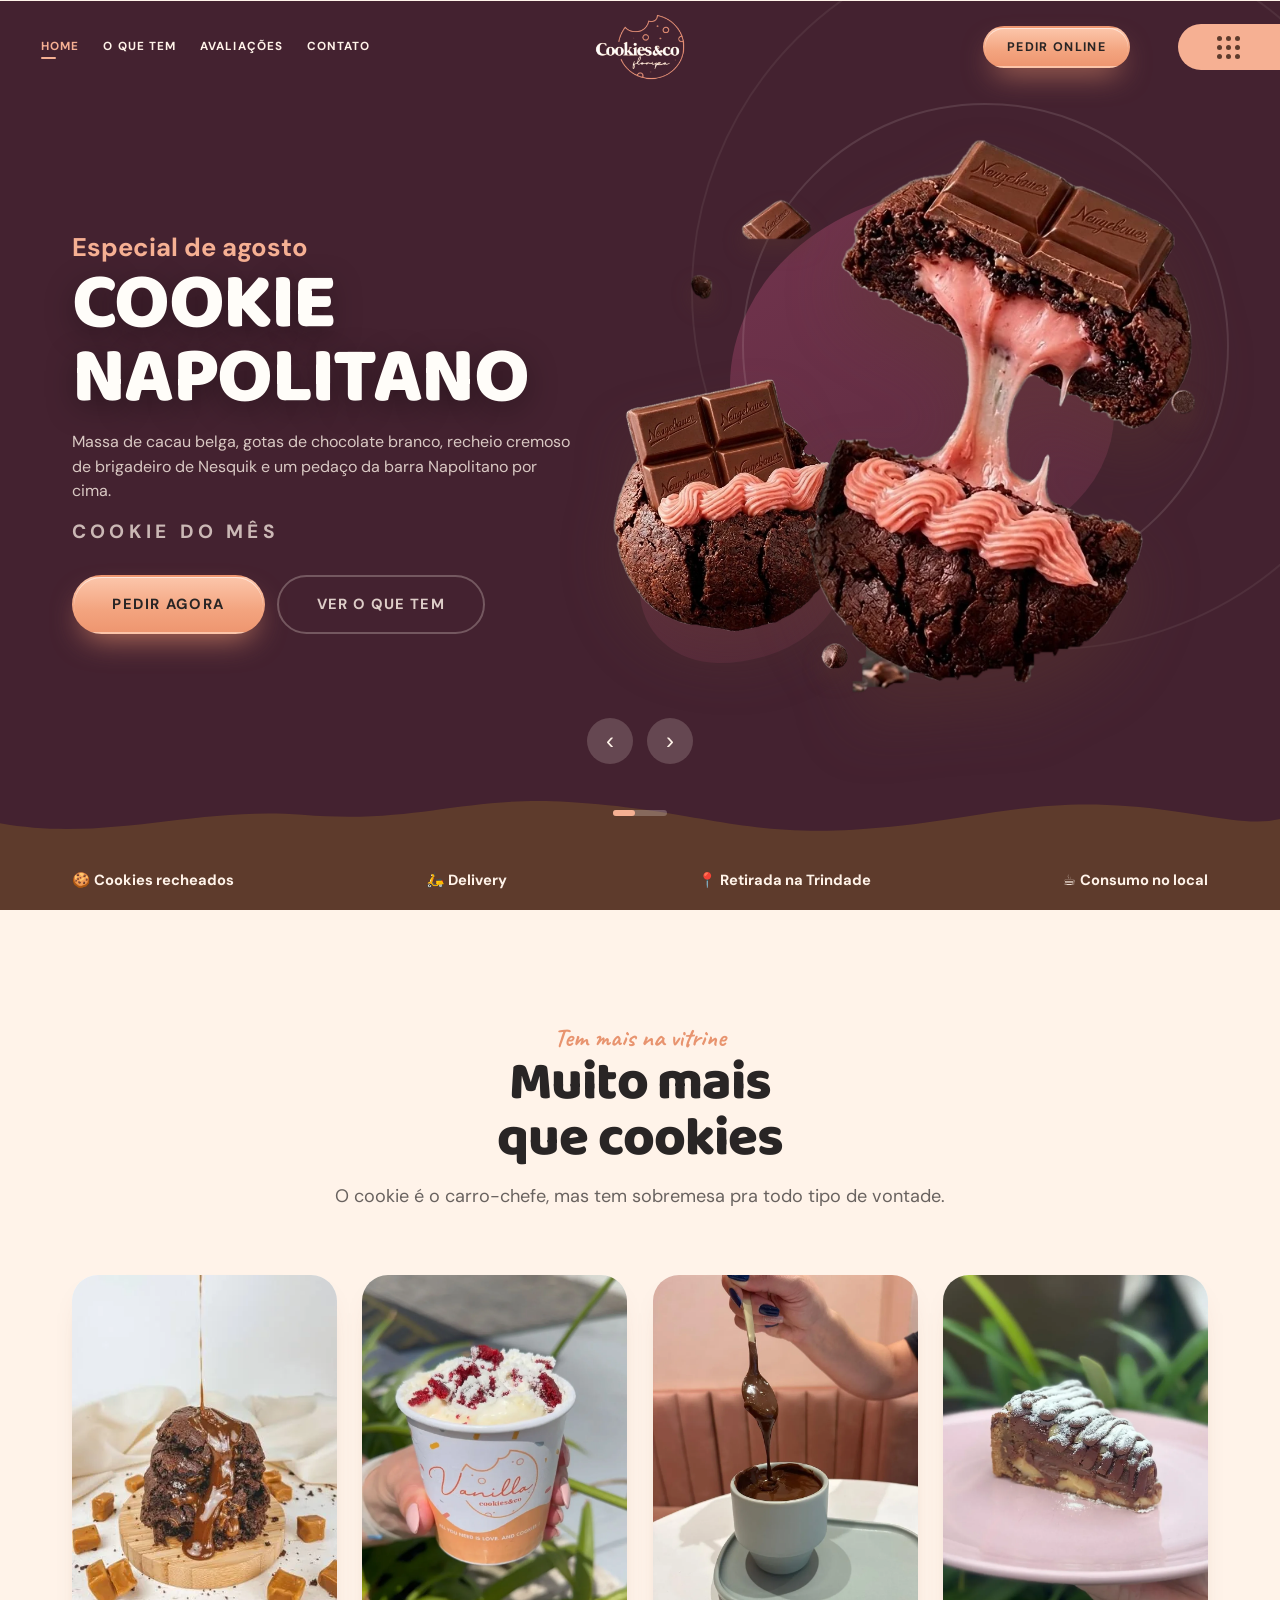
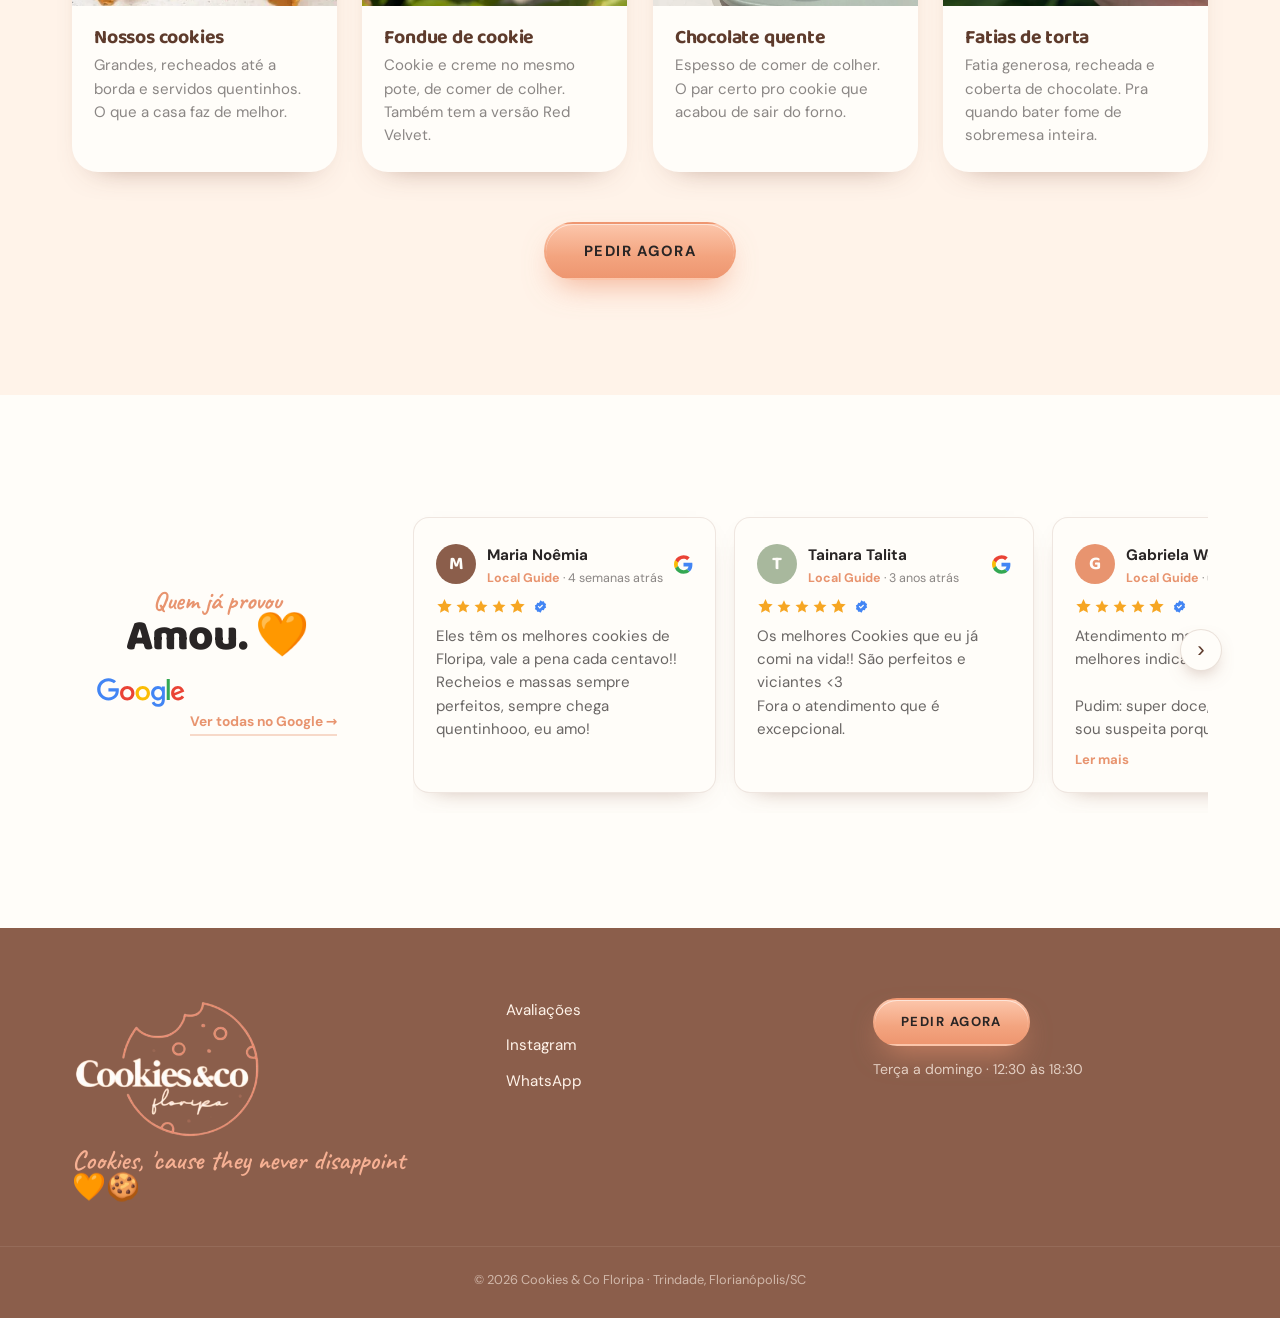
==== commit cfa3e7d4: "Botão de cada sabor leva direto pra página do produto Os CTAs do hero passam a abrir o produto no ca" ====
--- a/site/index.html
+++ b/site/index.html
@@ -96,7 +96,7 @@
           brigadeiro de Nesquik e um pedaço da barra Napolitano por cima.</p>
         <p class="hero__tag">Cookie do mês</p>
         <div class="hero__cta">
-          <a href="#" class="btn btn--cta btn--lg btn--pulsa" data-link="pedido">Pedir agora</a>
+          <a href="#" class="btn btn--cta btn--lg btn--pulsa" data-link="pedido" data-produto="napolitano">Pedir agora</a>
           <a href="#mais" class="btn btn--outline-light btn--lg">Ver o que tem</a>
         </div>
       </div>
@@ -104,17 +104,20 @@
         <div class="stage__layer camada--inteiro" style="--l:-6%;--t:40%;--w:42%;--f:.45">
           <img src="assets/img/hero/napo-inteiro.webp?v=3" alt="Cookie Napolitano inteiro, com creme rosa e barra de chocolate por cima" width="454" height="496" fetchpriority="high">
         </div>
-        <div class="stage__layer camada--chip" style="--l:16%;--t:8%;--w:9%;--f:2.6">
-          <img src="assets/img/hero/napo-solto-2.webp?v=3" alt="" width="135" height="114">
+        <div class="stage__layer camada--chip" style="--l:17%;--t:9%;--w:13%;--f:2.4">
+          <img src="assets/img/hero/napo-barra.webp?v=3" alt="" width="172" height="101">
         </div>
         <div class="stage__layer camada--partido" style="--l:28%;--t:-2%;--w:70%;--f:1.15">
           <img src="assets/img/hero/napo-partido.webp?v=3" alt="Cookie Napolitano partido ao meio, com o recheio rosa esticando entre as metades" width="499" height="712" fetchpriority="high">
         </div>
-        <div class="stage__layer camada--chip" style="--l:92%;--t:44%;--w:8%;--f:3.1">
-          <img src="assets/img/hero/napo-solto-1.webp?v=3" alt="" width="170" height="99">
-        </div>
-        <div class="stage__layer camada--chip" style="--l:30%;--t:88%;--w:7%;--f:2.2">
-          <img src="assets/img/hero/napo-solto-3.webp?v=3" alt="" width="98" height="113">
+        <div class="stage__layer camada--chip" style="--l:93%;--t:42%;--w:5%;--f:3.1">
+          <img src="assets/img/hero/napo-chip-1.webp?v=3" alt="" width="61" height="60">
+        </div>
+        <div class="stage__layer camada--chip" style="--l:31%;--t:86%;--w:5.5%;--f:2.2">
+          <img src="assets/img/hero/napo-chip-2.webp?v=3" alt="" width="62" height="59">
+        </div>
+        <div class="stage__layer camada--chip" style="--l:8%;--t:22%;--w:4.5%;--f:3.4">
+          <img src="assets/img/hero/napo-chip-3.webp?v=3" alt="" width="56" height="62">
         </div>
       </div>
     </article>
@@ -124,10 +127,10 @@
              data-bg="#3A231A" data-blob="#52301F" data-blob2="#6B3F27">
       <div class="hero__copy">
         <p class="hero__over">Que tal pedir</p>
-        <h1>O nosso cookie<br>recheado?</h1>
+        <h1>Triplo<br>Chocolate</h1>
         <p class="hero__tag">Delivery</p>
         <div class="hero__cta">
-          <a href="#" class="btn btn--cta btn--lg btn--pulsa" data-link="pedido">Pedir agora</a>
+          <a href="#" class="btn btn--cta btn--lg btn--pulsa" data-link="pedido" data-produto="triplo-chocolate">Pedir agora</a>
           <a href="#avaliacoes" class="btn btn--outline-light btn--lg">Quem já provou</a>
         </div>
       </div>
@@ -137,13 +140,13 @@
            Posição de cada uma: --l esquerda, --t topo, --w largura (% do palco). -->
       <div class="stage">
         <div class="stage__layer camada--inteiro" style="--l:-4%;--t:38%;--w:40%;--f:.45">
-          <img src="assets/img/hero/cookie-inteiro.webp?v=3" alt="Cookie de chocolate recheado inteiro" width="857" height="888">
+          <img src="assets/img/hero/cookie-inteiro.webp?v=3" alt="Cookie Triplo Chocolate inteiro" width="857" height="888">
         </div>
         <div class="stage__layer camada--chip" style="--l:14%;--t:10%;--w:6%;--f:2.6">
           <img src="assets/img/hero/chip-2.webp?v=3" alt="" width="115" height="117">
         </div>
         <div class="stage__layer camada--partido" style="--l:24%;--t:-4%;--w:76%;--f:1.15">
-          <img src="assets/img/hero/cookie-partido.webp?v=3" alt="Cookie de chocolate partido ao meio, com creme e doce de leite escorrendo" width="925" height="1290" fetchpriority="high">
+          <img src="assets/img/hero/cookie-partido.webp?v=3" alt="Cookie Triplo Chocolate partido ao meio, com creme e doce de leite escorrendo" width="925" height="1290" fetchpriority="high">
         </div>
         <div class="stage__layer camada--chip" style="--l:93%;--t:46%;--w:6%;--f:3.1">
           <img src="assets/img/hero/chip-3.webp?v=3" alt="" width="110" height="116">
@@ -162,7 +165,7 @@
         <h1>Red Ninho<br>recheado?</h1>
         <p class="hero__tag">Delivery</p>
         <div class="hero__cta">
-          <a href="#" class="btn btn--cta btn--lg btn--pulsa" data-link="pedido">Pedir agora</a>
+          <a href="#" class="btn btn--cta btn--lg btn--pulsa" data-link="pedido" data-produto="red-ninho">Pedir agora</a>
           <a href="#avaliacoes" class="btn btn--outline-light btn--lg">Quem já provou</a>
         </div>
       </div>
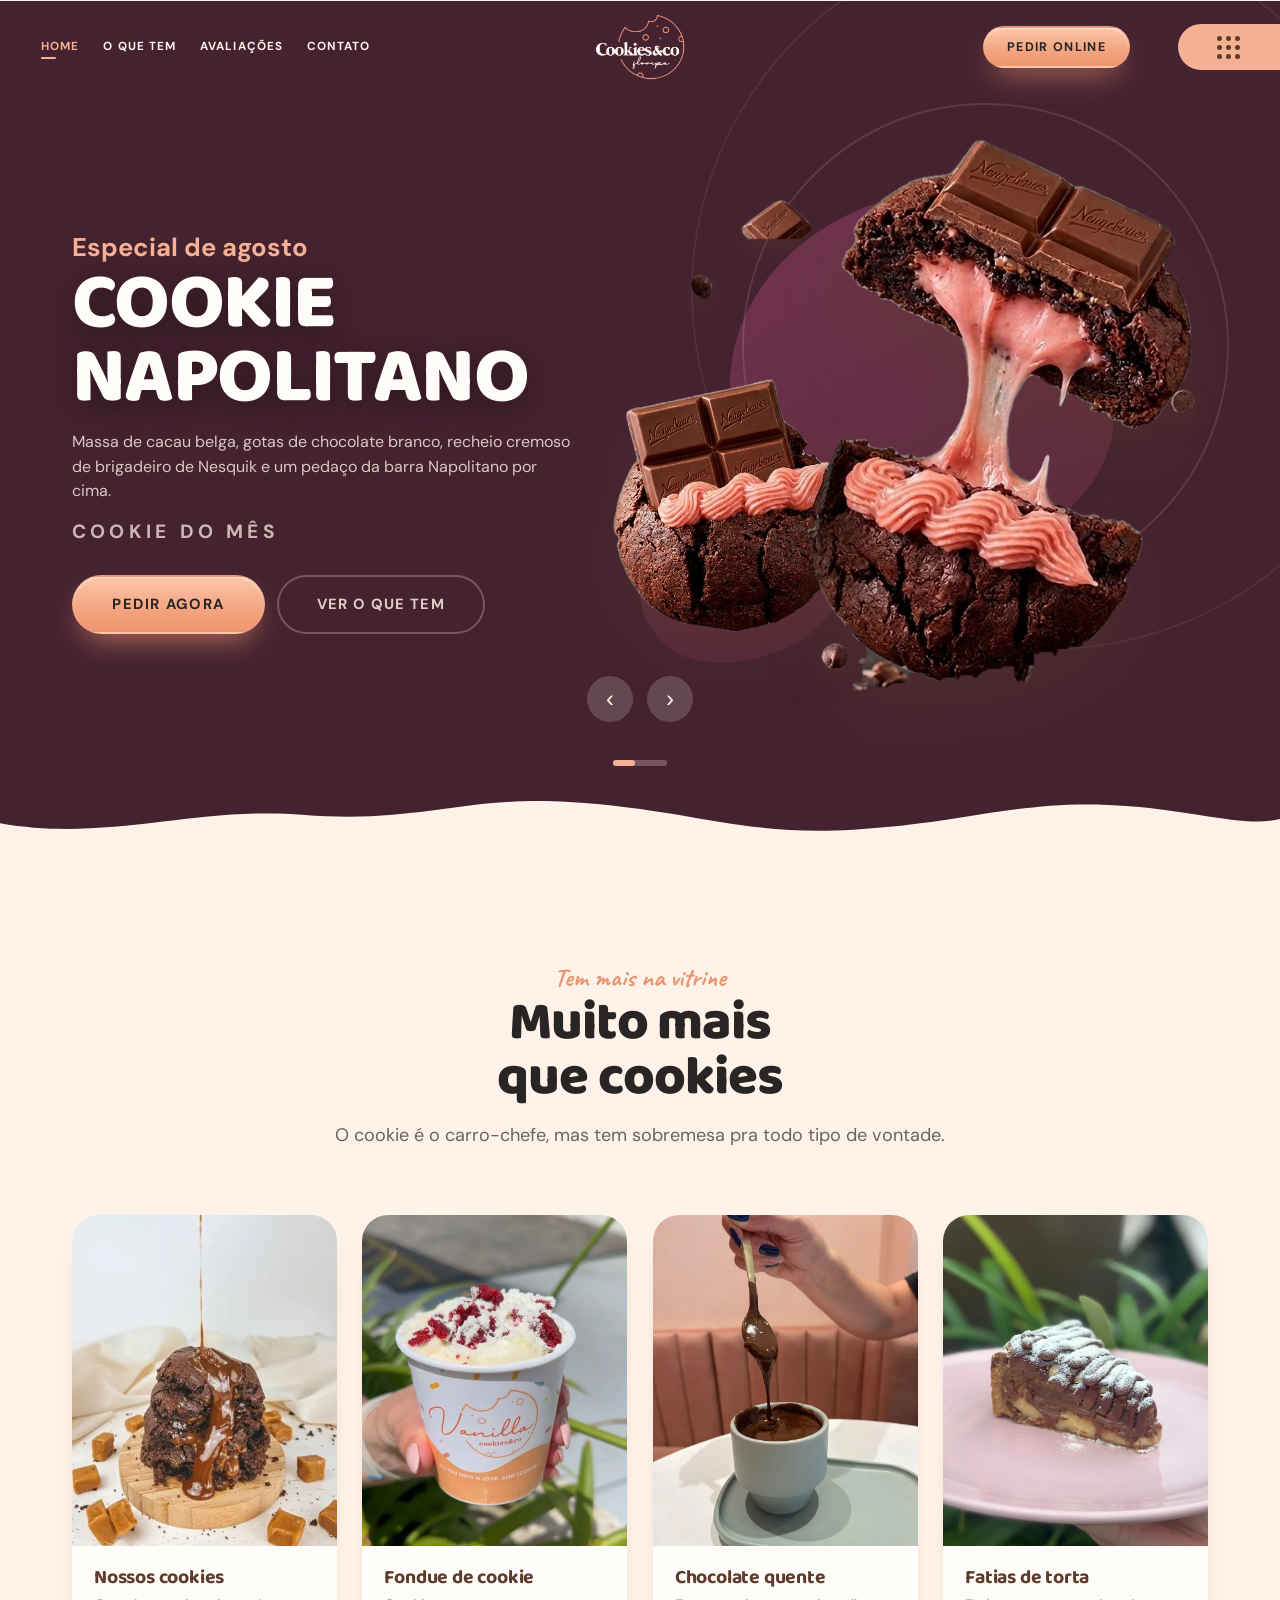
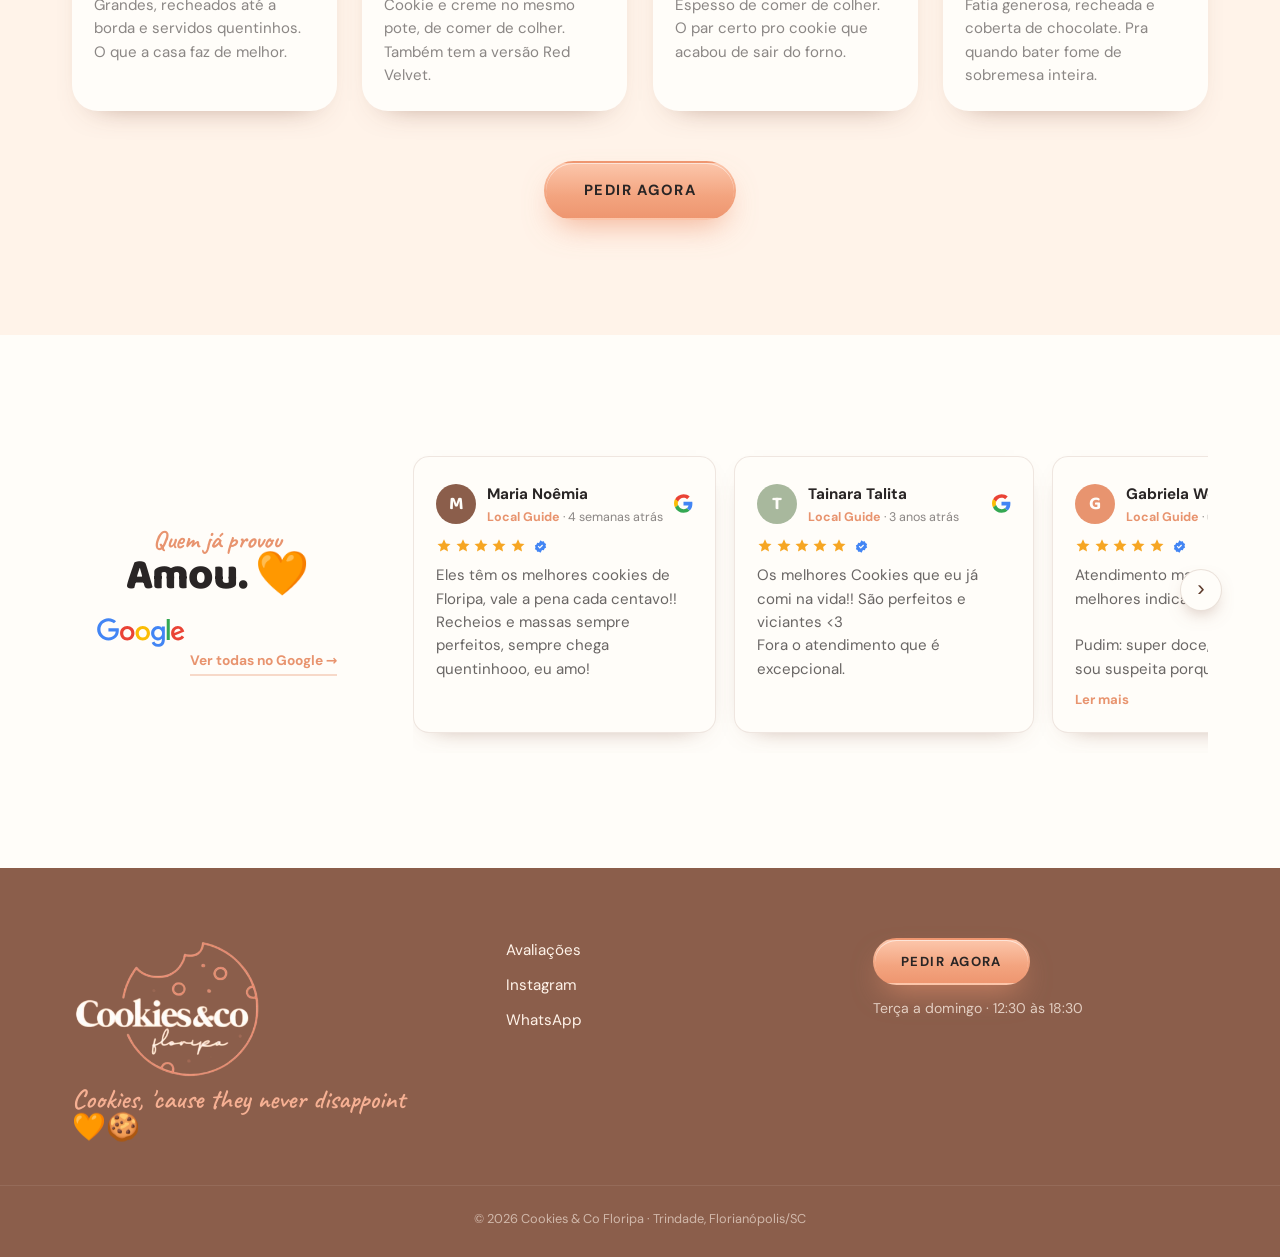
==== commit 5f5f5971: "Remove a faixa de quatro itens abaixo do hero A barra marrom com cookies recheados, delivery, retira" ====
--- a/site/index.html
+++ b/site/index.html
@@ -204,16 +204,6 @@
   </svg>
 </section>
 
-<!-- ============ BARRA DE INFO ============ -->
-<div class="infobar">
-  <div class="wrap infobar__in">
-    <span>🍪 <b>Cookies recheados</b></span>
-    <span>🛵 <b>Delivery</b></span>
-    <span>📍 <b>Retirada na Trindade</b></span>
-    <span>☕ <b>Consumo no local</b></span>
-  </div>
-</div>
-
 <!-- ============================================================
      MUITO MAIS QUE COOKIES — o que a loja vende além do cookie.
      Cartão com foto em retrato, nome e uma linha. Foto que falta vira
--- a/site/assets/css/styles.css
+++ b/site/assets/css/styles.css
@@ -352,7 +352,7 @@
 /* --- setas do slider --- */
 .hero__arrows{
   position:absolute;z-index:4;left:50%;transform:translateX(-50%);
-  bottom:clamp(52px,7vw,86px);display:flex;gap:14px;
+  bottom:clamp(104px,10vw,132px);display:flex;gap:14px;
 }
 .hero__arrow{
   width:46px;height:46px;border-radius:50%;border:0;cursor:pointer;
@@ -364,7 +364,7 @@
 
 /* --- indicador de scroll --- */
 .hero__scroll{
-  position:absolute;z-index:4;left:50%;translate:-50% 0;bottom:clamp(24px,3vw,34px);
+  position:absolute;z-index:4;left:50%;translate:-50% 0;bottom:clamp(66px,6.5vw,88px);
   width:54px;height:6px;border-radius:999px;background:rgba(255,243,233,.25);
 }
 .hero__scroll span{
@@ -375,15 +375,7 @@
 
 /* --- borda recortada --- */
 .hero__edge{position:absolute;left:0;right:0;bottom:-1px;width:100%;height:clamp(40px,5vw,74px);z-index:3}
-.hero__edge path{fill:var(--marrom-esc)}
-
-/* ============ INFOBAR ============ */
-.infobar{background:var(--marrom-esc);color:var(--creme)}
-.infobar__in{
-  display:flex;align-items:center;justify-content:space-between;gap:14px;flex-wrap:wrap;
-  padding:18px 22px;font-size:.92rem;
-}
-.infobar b{font-weight:700}
+.hero__edge path{fill:var(--creme)}
 
 /* ============ FOTO: base e placeholder ============
    Toda foto do site usa .shot. Quando o arquivo ainda não existe, o JS marca
@@ -570,7 +562,7 @@
   .avals__link{grid-column:1/-1;text-align:center;justify-self:center;margin-top:6px}
   .avals__seta--esq{left:-8px}
   .avals__seta--dir{right:-8px}
-  .hero{min-height:0;padding-bottom:clamp(70px,10vw,100px);flex-direction:column;align-items:stretch}
+  .hero{min-height:0;padding-bottom:clamp(84px,12vw,110px);flex-direction:column;align-items:stretch}
   .hero__arrows{position:static;transform:none;justify-content:center;margin-top:26px}
   .hero__scroll{display:none}
   .hero__slide{grid-template-columns:1fr;gap:8px;text-align:center;justify-items:center}
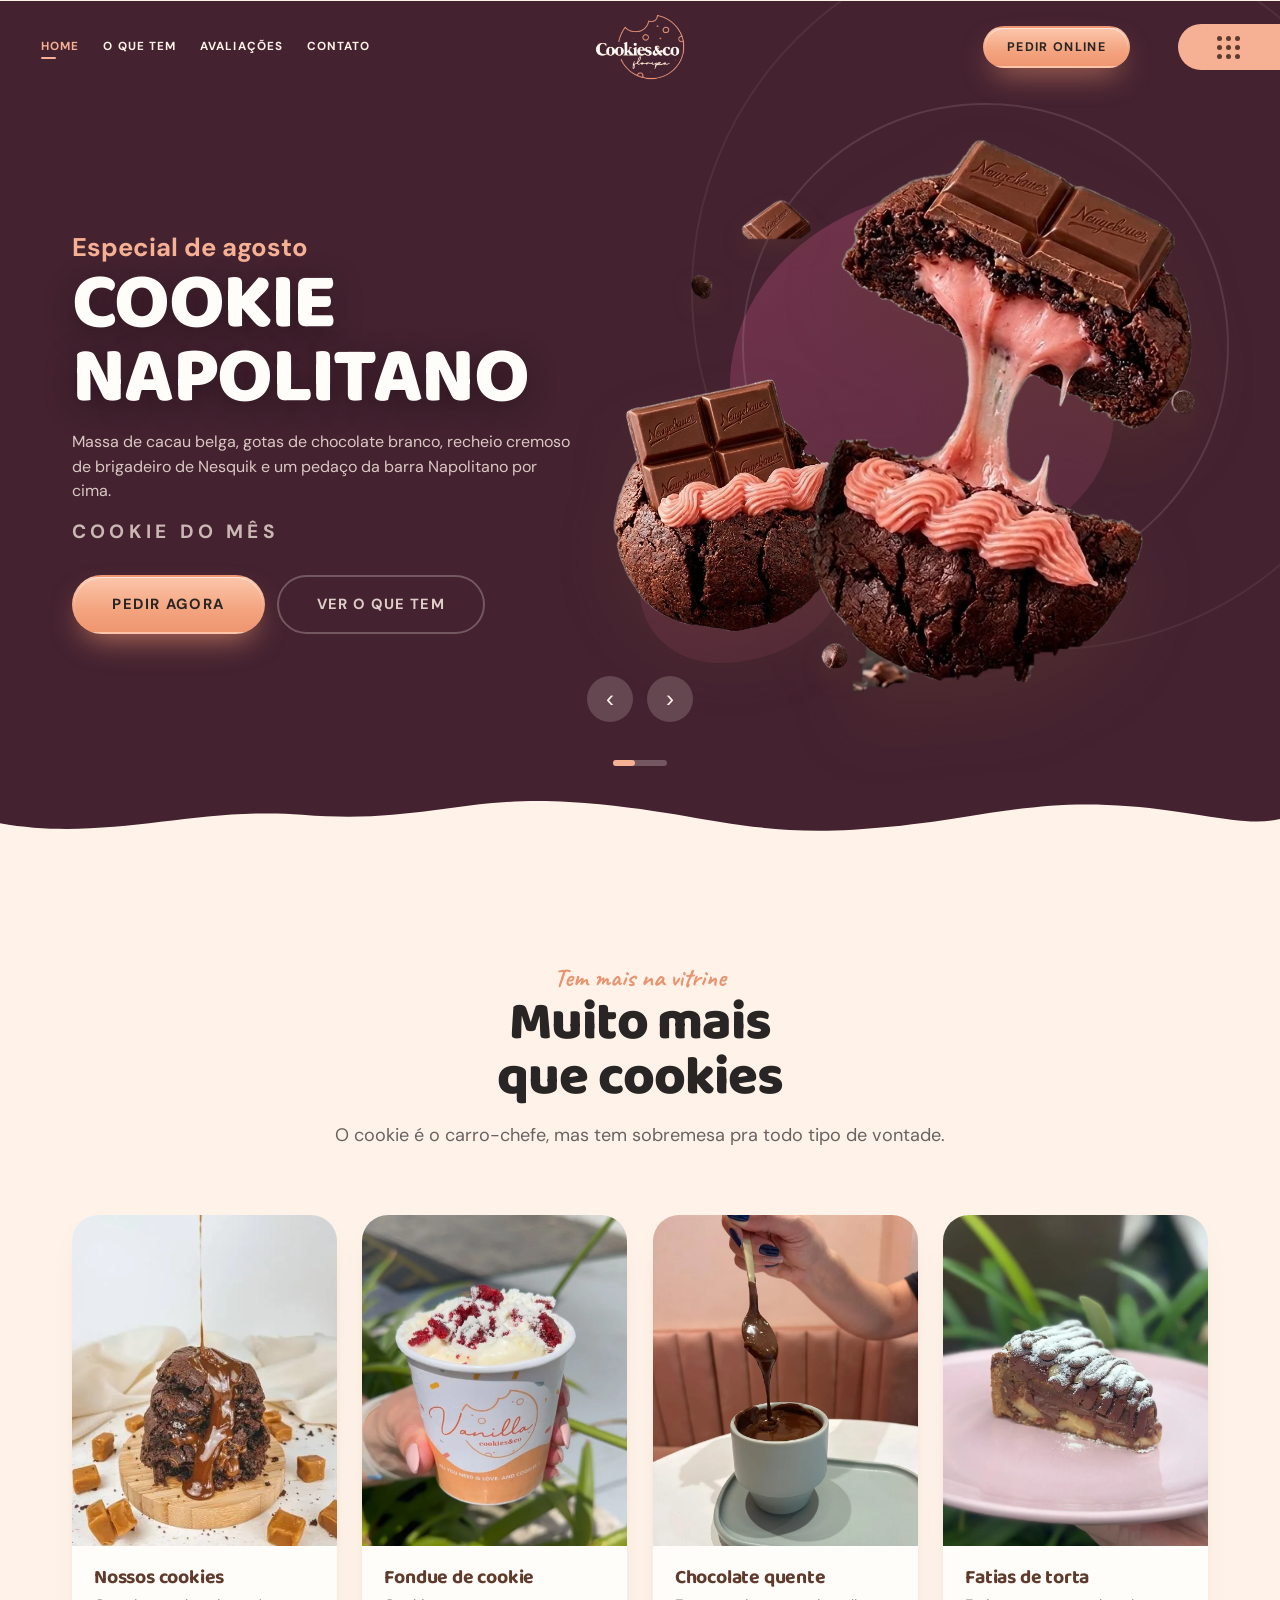
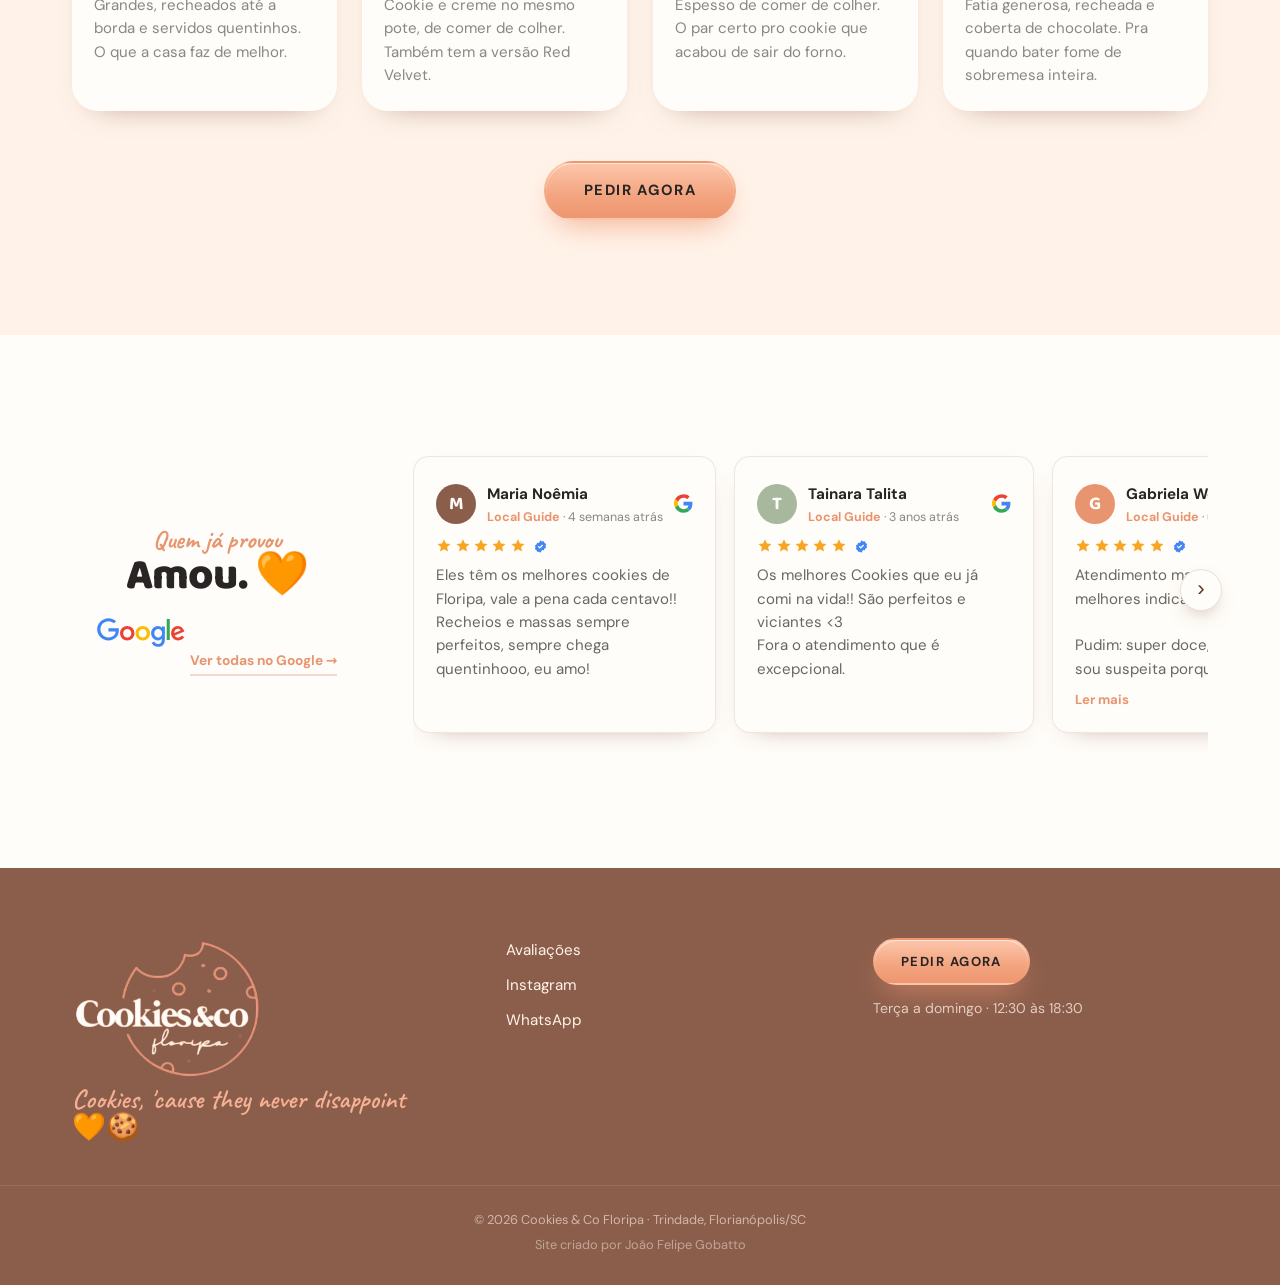
==== commit b345e1f1: "Abertura animada com GSAP e crédito no rodapé A página abre com uma cortina de duas cores: o marrom " ====
--- a/site/index.html
+++ b/site/index.html
@@ -16,8 +16,28 @@
 <link rel="preload" href="assets/fonts/dmsans-latin-40fe3c.woff2" as="font" type="font/woff2" crossorigin>
 <link rel="stylesheet" href="assets/fonts/fonts.css?v=3">
 <link rel="stylesheet" href="assets/css/styles.css?v=3">
+
+<script>
+  /* Marca o documento antes da primeira pintura: o CSS esconde o que vai ser
+     animado e mostra a cortina. Se o JS da animação não rodar em 3s (falha de
+     rede, erro), o próprio script solta tudo — o site nunca fica preso atrás
+     da cortina. */
+  document.documentElement.classList.add('carregando');
+  setTimeout(function () { document.documentElement.classList.remove('carregando'); }, 3000);
+</script>
 </head>
 <body>
+
+<!-- ============================================================
+     CORTINA DE ABERTURA — duas cores deslizam pra cima em sequência
+     e revelam o site. O JS fica em assets/js/intro.js.
+     ============================================================ -->
+<div class="cortina" id="cortina" aria-hidden="true">
+  <div class="cortina__folha cortina__folha--b"></div>
+  <div class="cortina__folha cortina__folha--a">
+    <img class="cortina__logo" src="assets/img/logo-claro.webp?v=3" alt="" width="324" height="242">
+  </div>
+</div>
 
 <!-- ============================================================
      HEADER — mesma arquitetura da referência: menu em caixa alta à
@@ -26,19 +46,19 @@
      ============================================================ -->
 <header class="hd" id="hd">
   <div class="wrap hd__in">
-    <nav class="hd__nav" aria-label="Navegação principal">
+    <nav class="hd__nav" aria-label="Navegação principal" data-entra="menu">
       <a href="#top" class="is-atual">Home</a>
       <a href="#mais">O que tem</a>
       <a href="#avaliacoes">Avaliações</a>
       <a href="#contato">Contato</a>
     </nav>
 
-    <a class="brand" href="#top" aria-label="Cookies &amp; Co Floripa — início">
+    <a class="brand" data-entra href="#top" aria-label="Cookies &amp; Co Floripa — início">
       <img class="logo--claro" src="assets/img/logo-claro.webp?v=3" alt="Cookies &amp; Co Floripa" width="324" height="242">
       <img class="logo--marrom" src="assets/img/logo-marrom.webp?v=3" alt="" aria-hidden="true" width="324" height="242">
     </a>
 
-    <div class="hd__acoes">
+    <div class="hd__acoes" data-entra>
       <a href="#" class="btn btn--cta btn--sm" data-link="pedido">Pedir online</a>
     </div>
 
@@ -47,7 +67,7 @@
     </button>
   </div>
 
-  <a class="hd__grade" href="https://instagram.com/cookiescofloripa" target="_blank" rel="noopener"
+  <a class="hd__grade" data-entra-grade href="https://instagram.com/cookiescofloripa" target="_blank" rel="noopener"
      aria-label="Instagram da Cookies &amp; Co Floripa" title="@cookiescofloripa">
     <span aria-hidden="true"><i></i><i></i><i></i><i></i><i></i><i></i><i></i><i></i><i></i></span>
   </a>
@@ -78,7 +98,7 @@
     <span class="hero__ring hero__ring--2"></span>
   </div>
 
-  <div class="wrap hero__in">
+  <div class="wrap hero__in" data-entra-hero>
 
     <!-- Cada slide carrega o próprio tema. data-bg pinta o fundo da seção,
          data-blob e data-blob2 as formas orgânicas atrás do produto. A cor sai
@@ -318,12 +338,17 @@
       <p>Terça a domingo · 12:30 às 18:30</p>
     </div>
   </div>
-  <p class="ft__copy">© <span id="ano"></span> Cookies &amp; Co Floripa · Trindade, Florianópolis/SC</p>
+  <p class="ft__copy">
+    © <span id="ano"></span> Cookies &amp; Co Floripa · Trindade, Florianópolis/SC<br>
+    <span class="ft__autor">Site criado por João Felipe Gobatto</span>
+  </p>
 </footer>
 
 <!-- ============ BOTÃO FIXO MOBILE ============ -->
 <a href="#" class="fab" data-link="pedido">Pedir agora</a>
 
+<script src="assets/js/gsap.min.js?v=3"></script>
 <script src="assets/js/main.js?v=3"></script>
+<script src="assets/js/intro.js?v=3"></script>
 </body>
 </html>
--- a/site/assets/css/styles.css
+++ b/site/assets/css/styles.css
@@ -141,6 +141,38 @@
 .btn--pulsa:hover{animation:none}
 
 /* ============================================================
+   CORTINA DE ABERTURA
+   Duas folhas cobrindo a tela. Elas saem pra cima em sequência, e o que
+   estava atrás aparece. O CSS já as deixa no lugar antes de qualquer JS,
+   então não existe o quadro em que o site aparece sem cortina.
+   ============================================================ */
+.cortina{position:fixed;inset:0;z-index:200;pointer-events:none;display:none}
+/* enquanto o CSS manda (antes do JS pegar), a cortina acompanha o .carregando */
+.carregando .cortina{display:block;pointer-events:auto}
+/* quando o JS assume, ela passa a depender só de si: soltar o conteúdo pra
+   cascata não pode fazer a cortina sumir no meio do movimento */
+.cortina.is-ativa{display:block;pointer-events:auto}
+.cortina__folha{position:absolute;inset:0;will-change:transform}
+.cortina__folha--a{background:var(--marrom-esc);display:grid;place-items:center;z-index:2}
+.cortina__folha--b{background:var(--peach);z-index:1}
+.cortina__logo{width:min(46vw,230px);height:auto}
+
+/* o que entra em cascata começa invisível — mas só enquanto o JS estiver no
+   comando. Sem JS, ou se ele falhar, a página aparece inteira. */
+.carregando [data-entra],
+.carregando [data-entra-grade],
+.carregando [data-entra-hero] .hero__copy > *,
+.carregando [data-entra-hero] .stage{opacity:0}
+
+@media (prefers-reduced-motion:reduce){
+  .cortina{display:none!important}
+  .carregando [data-entra],
+  .carregando [data-entra-grade],
+  .carregando [data-entra-hero] .hero__copy > *,
+  .carregando [data-entra-hero] .stage{opacity:1}
+}
+
+/* ============================================================
    HEADER — menu em caixa alta à esquerda, logo no centro, CTA à
    direita e a barra sangrando na borda, como na referência.
    ============================================================ */
@@ -520,7 +552,8 @@
 .ft__nav a:hover{color:var(--peach)}
 .ft__cta{display:grid;justify-items:start;gap:12px}
 .ft__cta p{font-size:.88rem;opacity:.75;margin:0}
-.ft__copy{text-align:center;font-size:.8rem;opacity:.6;margin:38px 0 0;padding-top:22px;border-top:1px solid rgba(255,243,233,.14)}
+.ft__copy{text-align:center;font-size:.8rem;opacity:.6;margin:38px 0 0;padding-top:22px;border-top:1px solid rgba(255,243,233,.14);line-height:1.9}
+.ft__autor{opacity:.8}
 
 /* ============ FAB MOBILE ============ */
 .fab{
